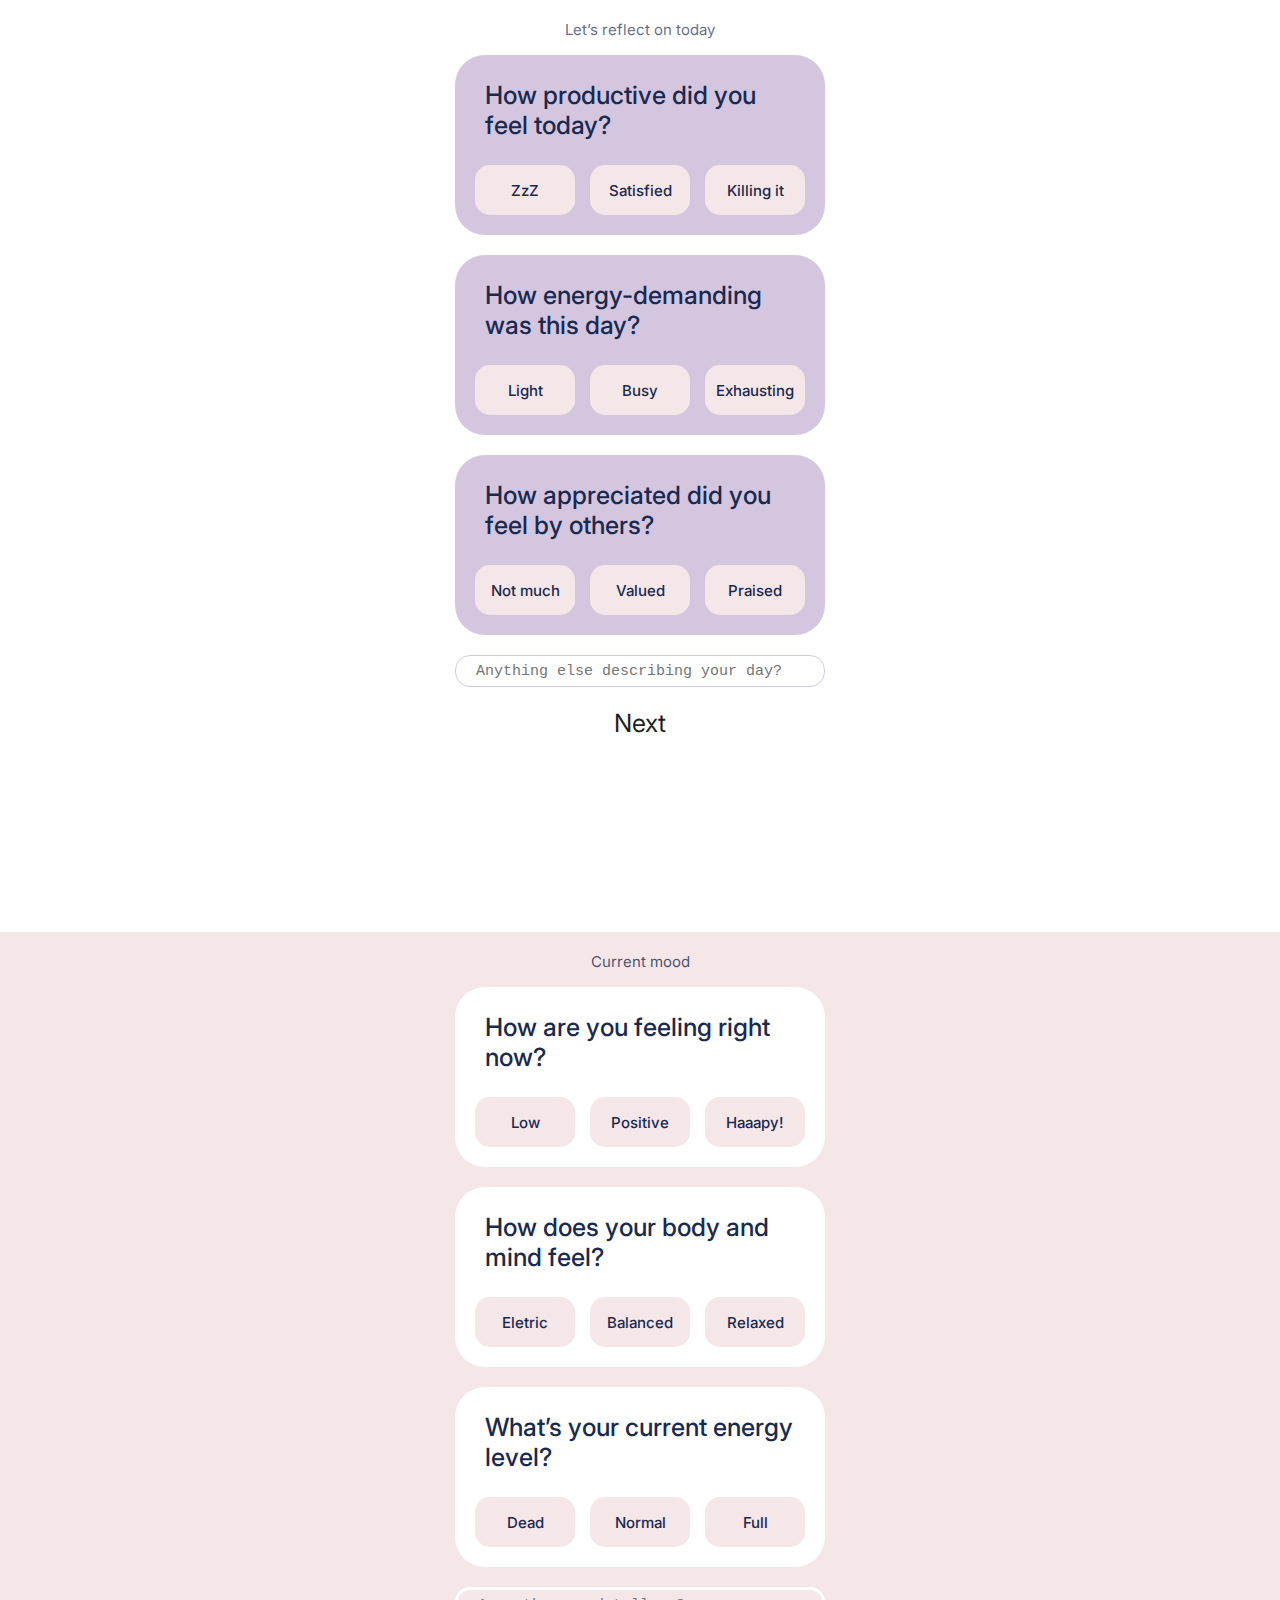
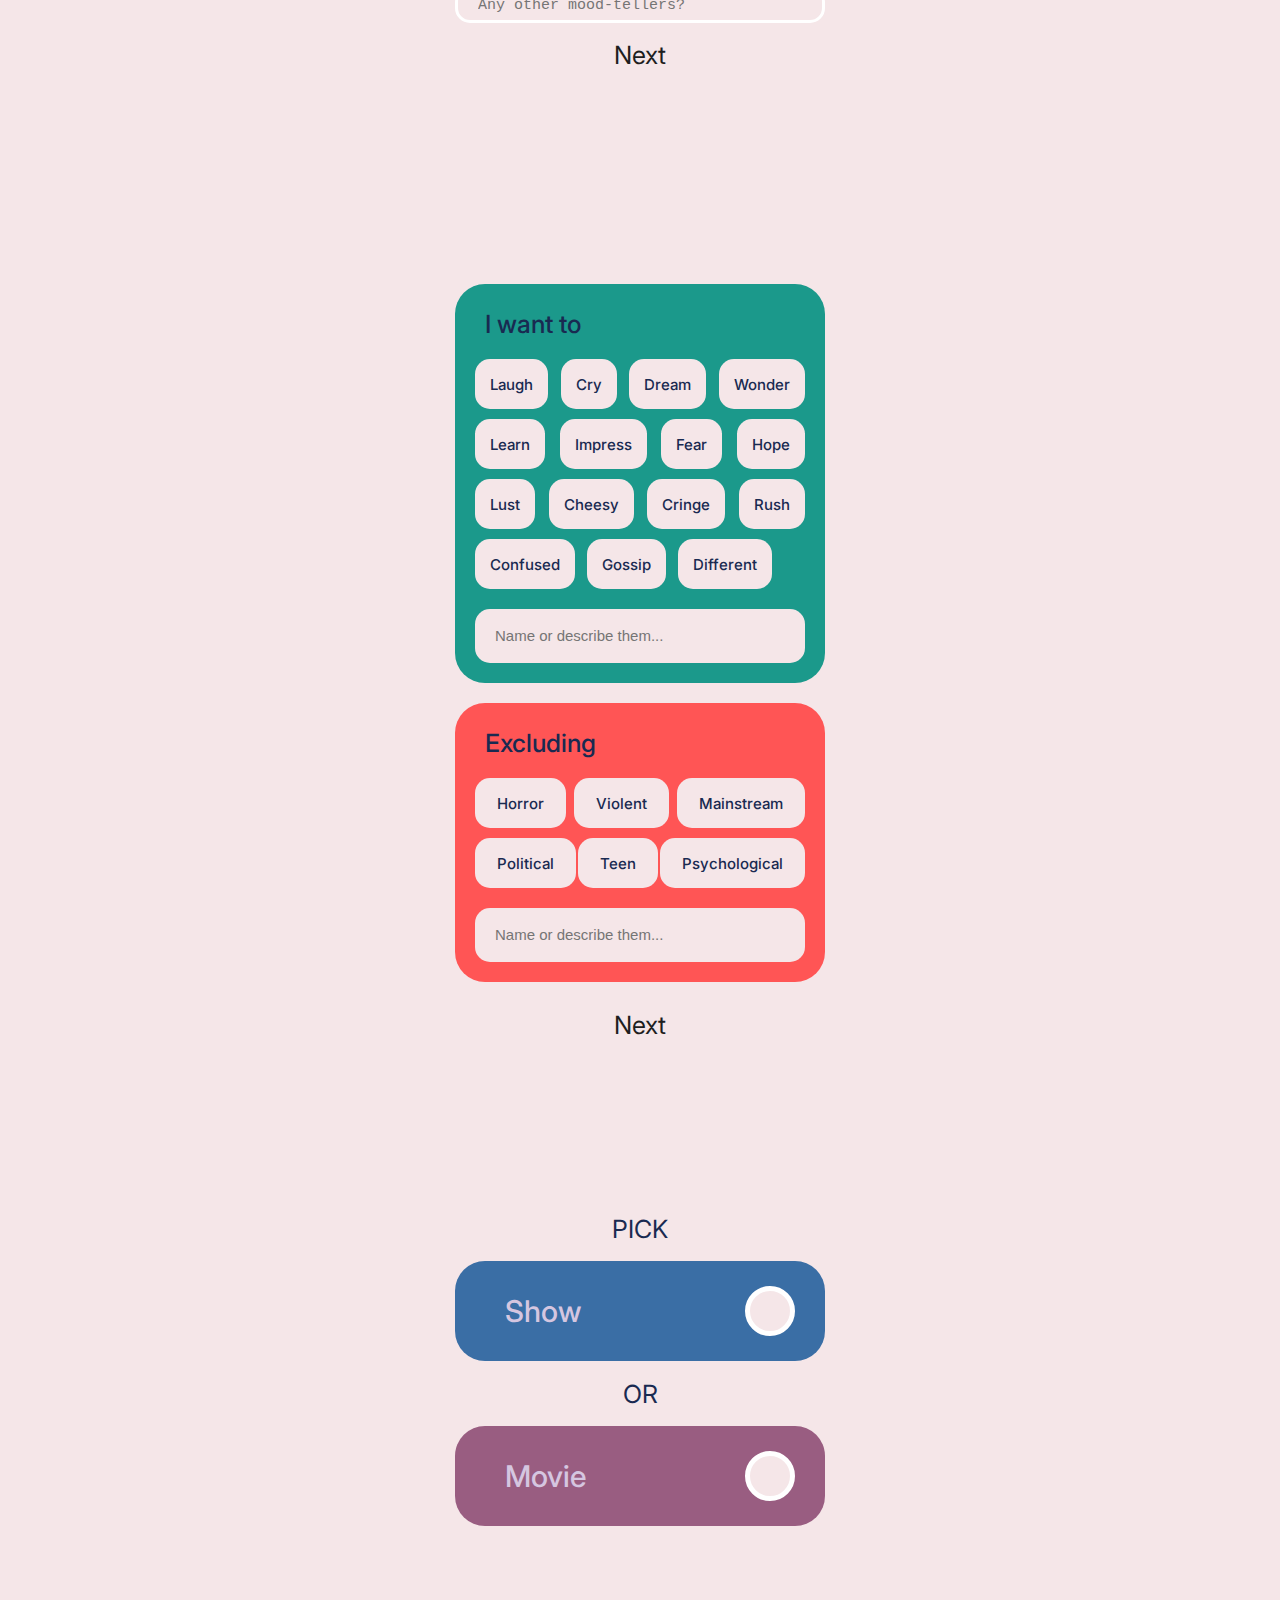
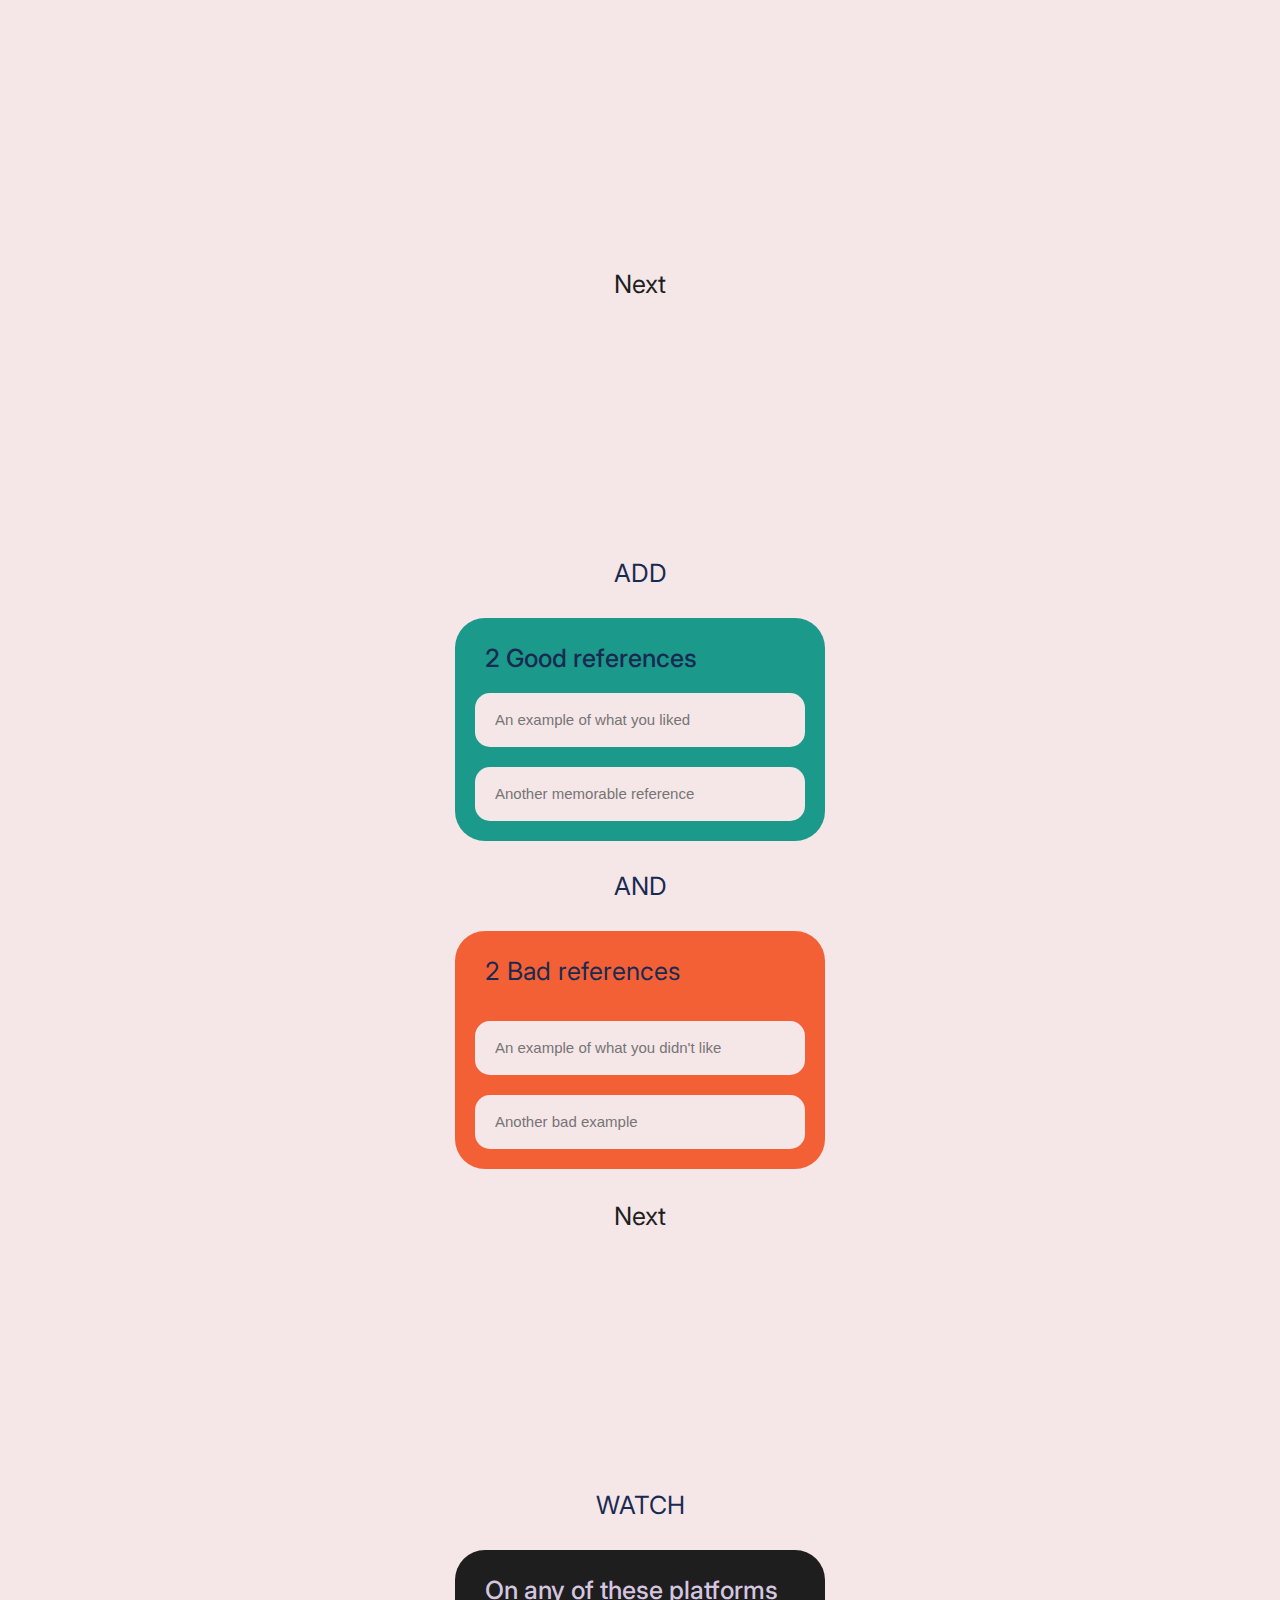
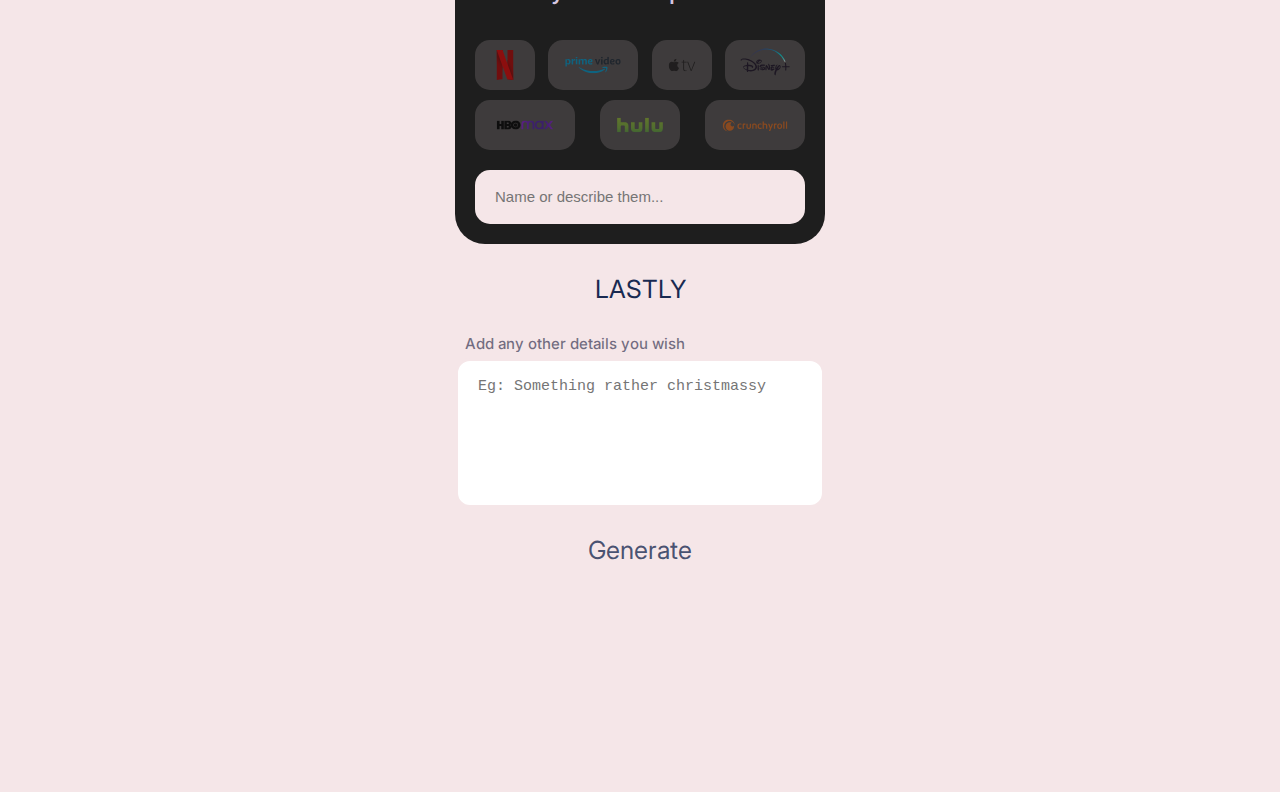
==== index.html @ 726d8a1c "es ver" ====
<!DOCTYPE html>
<html>
<head>
  	<meta charset="utf-8">
  	<meta name="viewport" content="initial-scale=1, width=device-width">
  	
  	<link rel="stylesheet"  href="./index.css" />
  	<link rel="stylesheet" href="https://fonts.googleapis.com/css2?family=Inter:wght@400;500&display=swap" />
  	
  	
  	
</head>
<body>
  	
  	<div class="step1" id="step1" >
    		<div class="topheader">
      			<div class="topheader-child">
      			</div>
      			<div class="slider">
        				<div class="mood">Let’s reflect on today</div>
      			</div>
    		</div>
    		<div class="main">
      			<div class="questioncard1">
        				<div class="question">
          					<div class="questionbutton">How productive did you feel today?</div>
        				</div>
        				<div class="options">
          					<div class="button1-parent">
            						<div class="button1">
              							<div class="text">ZzZ</div>
            						</div>
            						<div class="button1">
              							<div class="text">Satisfied</div>
            						</div>
            						<div class="button1">
              							<div class="text">Killing it</div>
            						</div>
          					</div>
        				</div>
      			</div>
      			<div class="questioncard1">
        				<div class="question">
          					<div class="questionbutton">How energy-demanding was this day?</div>
        				</div>
        				<div class="options">
          					<div class="button1-parent">
            						<div class="button1">
              							<div class="text">Light</div>
            						</div>
            						<div class="button1">
              							<div class="text">Busy</div>
            						</div>
            						<div class="button1">
              							<div class="text">Exhausting</div>
            						</div>
          					</div>
        				</div>
      			</div>
      			<div class="questioncard1">
        				<div class="question">
          					<div class="questionbutton">How appreciated did you feel by others?</div>
        				</div>
        				<div class="options">
          					<div class="button1-parent">
            						<div class="button1">
              							<div class="text">Not much</div>
            						</div>
            						<div class="button1">
              							<div class="text">Valued</div>
            						</div>
            						<div class="button1">
              							<div class="text">Praised</div>
            						</div>
          					</div>
        				</div>
      			</div>
      			<div class="textbox">
					<textarea class="text3" placeholder="Anything else describing your day?"></textarea>
    </div>
    		</div>
    		<div class="next">
      			<div class="next1">Next</div>
    		</div>
  	</div>
			

	<div class="step2" id="step2">
				  <div class="topheader">
						<div class="topheader-child">
						</div>
						<div class="slider">
							  <div class="mood">Current mood</div>
						</div>
				  </div>
				  <div class="main">
						<div class="questioncard2">
							  <div class="question">
									<div class="questionbutton">How are you feeling right now?</div>
							  </div>
							  <div class="options">
									<div class="button1-parent">
										  <div class="button1">
												<div class="text">Low</div>
										  </div>
										  <div class="button1">
												<div class="text">Positive</div>
										  </div>
										  <div class="button1">
												<div class="text">Haaapy!</div>
										  </div>
									</div>
							  </div>
						</div>
						<div class="questioncard2">
							  <div class="question">
									<div class="questionbutton">How does your body and mind feel?</div>
							  </div>
							  <div class="options">
									<div class="button1-parent">
										  <div class="button1">
												<div class="text">Eletric</div>
										  </div>
										  <div class="button1">
												<div class="text">Balanced</div>
										  </div>
										  <div class="button1">
												<div class="text">Relaxed</div>
										  </div>
									</div>
							  </div>
						</div>
						<div class="questioncard2">
							  <div class="question">
									<div class="questionbutton">What’s your current energy level?</div>
							  </div>
							  <div class="options">
									<div class="button1-parent">
										  <div class="button1">
												<div class="text">Dead</div>
										  </div>
										  <div class="button1">
												<div class="text">Normal</div>
										  </div>
										  <div class="button1">
												<div class="text">Full</div>
										  </div>
									</div>
							  </div>
						</div>
						<div class="textbox2">
							<textarea class="text3" placeholder="Any other mood-tellers?"></textarea>
						</div>
								</div>
								<div class="next">
									  <div class="next1">Next</div>
								</div>
						  </div>

				  
 <div class="step3" id="step3">
						
						<div class="main">
							  <div class="labelcard">
									<div class="question">
										  <div class="tagstitle">I want to</div>
									</div>
									<div class="options">
										  <div class="labels">
												<div class="row1">
													  <div class="tag">
															<div class="text">Laugh</div>
													  </div>
													  <div class="tag">
															<div class="text">Cry</div>
													  </div>
													  <div class="tag">
															<div class="text">Dream</div>
													  </div>
													  <div class="tag">
															<div class="text">Wonder</div>
													  </div>
												</div>
												<div class="row1">
													  <div class="tag">
															<div class="text">Learn</div>
													  </div>
													  <div class="tag">
															<div class="text">Impress</div>
													  </div>
													  <div class="tag">
															<div class="text">Fear</div>
													  </div>
													  <div class="tag">
															<div class="text">Hope</div>
													  </div>
												</div>
												<div class="row1">
													  <div class="tag">
															<div class="text">Lust</div>
													  </div>
													  <div class="tag">
															<div class="text">Cheesy</div>
													  </div>
													  <div class="tag">
															<div class="text">Cringe</div>
													  </div>
													  <div class="tag">
															<div class="text">Rush</div>
													  </div>
												</div>
												<div class="row4">
													  <div class="tag">
															<div class="text">Confused</div>
													  </div>
													  <div class="tag">
															<div class="text">Gossip</div>
													  </div>
													  <div class="tag">
															<div class="text">Different</div>
													  </div>
												</div>
										  </div>
										  <div class="textbox3">
												<div class="r11">
													<input class="text3" type="text" placeholder="Name or describe them...">
												
												</div>
										  </div>
									</div>
							  </div>
							  <div class="labelcardexcluding">
									<div class="question">
										  <div class="tagstitle">Excluding</div>
									</div>
									<div class="options">
										  <div class="labels">
												<div class="row1">
													  <div class="tag2">
															<div class="text">Horror</div>
													  </div>
													  <div class="tag2">
															<div class="text">Violent</div>
													  </div>
													  <div class="tag2">
															<div class="text">Mainstream</div>
													  </div>
												</div>
												<div class="row1">
													  <div class="tag2">
															<div class="text">Political</div>
													  </div>
													  <div class="tag2">
															<div class="text">Teen</div>
													  </div>
													  <div class="tag2">
															<div class="text">Psychological</div>
													  </div>
												</div>
										  </div>
										  <div class="textbox3">
												<div class="r11">
													<input class="text3" type="text" placeholder="Name or describe them...">
												</div>
										  </div>
									</div>
							  </div>
						</div>
						<div class="next">
							  <div class="next1">Next</div>
						</div>
				  </div>
<div class="step4" id="step4" >
							 
							  <div class="main">
									<div class="pick">
										  <div class="pick1">PICK</div>
									</div>
									<div class="radiocard">
										  <div class="question">
												<div class="show-wrapper">
													  <div class="show">Show</div>
												</div>
												<div class="radio-show">
												</div>
										  </div>
										  <div class="options-show">
												<div class="labels">
													  <div class="tag-parent">
															<div class="tag">
																  <div class="text">~20 min episodes</div>
															</div>
															<div class="tag">
																  <div class="text">miniseries</div>
															</div>
															<div class="tag">
																  <div class="text">new</div>
															</div>
													  </div>
													  <div class="tag-parent">
															<div class="tag">
																  <div class="text">+3 seasons</div>
															</div>
															<div class="tag">
																  <div class="text">ended</div>
															</div>
															<div class="tag">
																  <div class="text">~1h episodes</div>
															</div>
													  </div>
												</div>
												
												<div class="textbox3">
													  <div class="r11">
														<input class="text3" type="text" placeholder="Other Show characteristics...">
													  </div>
												</div>
										  </div>
									</div>
									<div class="pick">
										  <div class="pick1">OR</div>
									</div>
									<div class="radiocard1">
										  <div class="question">
												<div class="show-wrapper">
													  <div class="show">Movie</div>
												</div>
												<div class="radio-movie">
												</div>
										  </div>
										  <div class="options-movie">
												<div class="labels">
													  <div class="tag-parent">
															<div class="tag">
																  <div class="text">~1h</div>
															</div>
															<div class="tag">
																  <div class="text">~2h</div>
															</div>
															<div class="tag">
																  <div class="text">Blockbuster</div>
															</div>
															<div class="tag">
																  <div class="text">Award</div>
															</div>
													  </div>
													  <div class="tag-parent">
															<div class="tag">
																  <div class="text">New</div>
															</div>
															<div class="tag">
																  <div class="text">Theatre</div>
															</div>
															<div class="tag">
																  <div class="text">Indie</div>
															</div>
															<div class="tag">
																  <div class="text">Animation</div>
															</div>
													  </div>
												</div>
												<div class="textbox3">
													  <div class="r11">
														<input class="text3" type="text" placeholder="Other Movie characteristics...">
													  </div>
												</div>
										  </div>
									</div>
							  </div>
							  <div class="next">
								<div class="next1">Next</div>
						  </div>
						</div>
						
 <div class="step5" id="step5" >
									
									<div class="main">
										  <div class="and">
												<div class="add">ADD</div>
										  </div>
										  <div class="labelcard">
												<div class="question">
													  <div class="good-references">2 Good references</div>
												</div>
												<div class="options">
													  <div class="textbox3">
															<div class="r11">
																<input class="text3" type="text" placeholder="An example of what you liked">
															</div>
													  </div>
													  <div class="textbox3">
															<div class="r11">
																<input class="text3" type="text" placeholder="Another memorable reference">
															</div>
													  </div>
												</div>
										  </div>
										  <div class="and">
												<div class="add">AND</div>
										  </div>
										  <div class="labelcard1">
												<div class="question">
													  <div class="bad-references">2 Bad references</div>
												</div>
												<div class="options">
													  <div class="textbox3">
															<div class="r11">
																<input class="text3" type="text" placeholder="An example of what you didn't like">
															</div>
													  </div>
													  <div class="textbox3">
															<div class="r11">
																<input class="text3" type="text" placeholder="Another bad example">
															</div>
													  </div>
												</div>
										  </div>
									</div>
									<div class="next">
										  <div class="next1">Next</div>
									</div>
							  </div>

									
									<div class="step6" id="step6" >
										  
										  <div class="main">
												<div class="watch">
													  <div class="lastly">WATCH</div>
												</div>
												<div class="labelcardplatform">
													  <div class="question">
															<div class="on-any-of">On any of these platforms</div>
													  </div>
													  <div class="options">
															<div class="labels">
																  <div class="row1">
																		<div class="tagplatform">
																			  <img class="netflix-logo-icon-1" alt="netflix" src="./components/netflix-logo-icon1.svg">
																			  
																		</div>
																		<div class="tagplatform">
																			  <img class="amazon-prime-video-1-1-icon" alt="amazon prime video" src="./components/amazon-prime-video-1.svg">
																			  
																		</div>
																		<div class="tagplatform">
																			  <img class="apple-tv-1-icon" alt="apple tv" src="./components/apple-tv1.svg">
																			  
																		</div>
																		<div class="tagplatform">
																			  <img class="disney-1-1-icon" alt="disney +" src="./components/disney--1.svg">
																			  
																		</div>
																  </div>
																  <div class="row1">
																		<div class="tagplatform">
																			  <img class="hbo-max-logo-1-1-icon" alt="hbo max" src="./components/hbo-max-logo-1.svg">
																			  
																		</div>
																		<div class="tagplatform">
																			  <img class="hulu-1-icon" alt="hulu" src="./components/hulu1.svg">
																			  
																		</div>
																		<div class="tagplatform">
																			  <img class="crunchyroll-1-1-icon" alt="crunchyroll" src="./components/crunchyroll-11.svg">
																			  
																		</div>
																  </div>
															</div>
															<div class="textbox3">
																  <div class="r11">
																	<input class="text3" type="text" placeholder="Name or describe them...">
																  </div>
															</div>
													  </div>
												</div>
												<div class="watch">
													  <div class="lastly">LASTLY</div>
												</div>
												<div class="openbox">
													  <div class="add-any-other-details-you-wish-wrapper">
															<div class="on-any-of">Add any other details you wish</div>
													  </div>
													  <div class="textboxplatform">
														<textarea class="text3" placeholder="Eg: Something rather christmassy but not childish..."></textarea>
    </div>
												</div>
										  </div>
										  <div class="gen">
												<div class="generate">Generate</div>
										  </div>
									</div>

										  
										  <div class="step7" id="step7" >
												<div class="next">
													  <div class="restart">Restart</div>
												</div>
												<div class="mainresult">
													<div class="resultcard1">
														<div class="titlelabel">
															<div class="titletext1">Loading...</div>
															<div class="delete">
																<div class="delete-x">X</div>
															</div>
														</div>
														<div class="contentresult">
															<!-- Your content here -->
															<div class="options">
																<div class="textboxresult">
																	<div class="summary">
																		<div class="summarytext1">
																			Loading...
																		</div>
																	</div>
																</div>
															</div>
															<div class="keepandnext-parent">
																<div class="keepandnext">
																	<div class="keep-next">Keep & Next</div>
																</div>
																<div class="deleteandnext">
																	<div class="delete-next">Discard & Next</div>
																</div>
															</div>
														</div>
													</div>
													  <div class="resultcard1">
														<div class="titlelabel">
															<div class="titletext2">The Office</div>
															<div class="delete">
																<div class="delete-x">X</div>
															</div>
														</div>
														<div class="contentresult">
															<!-- Your content here -->
															<div class="options">
																<div class="textboxresult">
																	<div class="summary">
																		<div class="summarytext2">
																			If you enjoy character-driven comedy with awkward humor, *The Office* is for you. With its eccentric boss, quirky coworkers, and relatable office antics, it blends cringeworthy moments with heartwarming relationships, perfect for fans of dry, witty humor.
																		</div>
																	</div>
																</div>
															</div>
															<div class="keepandnext-parent">
																<div class="keepandnext">
																	<div class="keep-next">Keep & Next</div>
																</div>
																<div class="deleteandnext">
																	<div class="delete-next">Discard & Next</div>
																</div>
															</div>
														</div>
													</div>
													
													<div class="resultcard1">
														<div class="titlelabel">
															<div class="titletext3">The Office</div>
															<div class="delete">
																<div class="delete-x">X</div>
															</div>
														</div>
														<div class="contentresult">
															<!-- Your content here -->
															<div class="options">
																<div class="textboxresult">
																	<div class="summary">
																		<div class="summarytext3">
																			If you enjoy character-driven comedy with awkward humor, *The Office* is for you. With its eccentric boss, quirky coworkers, and relatable office antics, it blends cringeworthy moments with heartwarming relationships, perfect for fans of dry, witty humor.
																		</div>
																	</div>
																</div>
															</div>
															<div class="keepandnext-parent">
																<div class="keepandnext">
																	<div class="keep-next">Keep & Next</div>
																</div>
																<div class="deleteandnext">
																	<div class="delete-next">Discard & Next</div>
																</div>
															</div>
														</div>
													</div>
													
													<div class="resultcard1">
														<div class="titlelabel">
															<div class="titletext4">The Office</div>
															<div class="delete">
																<div class="delete-x">X</div>
															</div>
														</div>
														<div class="contentresult">
															<!-- Your content here -->
															<div class="options">
																<div class="textboxresult">
																	<div class="summary">
																		<div class="summarytext5">
																			If you enjoy character-driven comedy with awkward humor, *The Office* is for you. With its eccentric boss, quirky coworkers, and relatable office antics, it blends cringeworthy moments with heartwarming relationships, perfect for fans of dry, witty humor.
																		</div>
																	</div>
																</div>
															</div>
															<div class="keepandnext-parent">
																<div class="keepandnext">
																	<div class="keep-next">Keep & Next</div>
																</div>
																<div class="deleteandnext">
																	<div class="delete-next">Discard & Next</div>
																</div>
															</div>
														</div>
													</div>
													
													<div class="resultcard1">
														<div class="titlelabel">
															<div class="titletext6">The Office</div>
															<div class="delete">
																<div class="delete-x">X</div>
															</div>
														</div>
														<div class="contentresult">
															<!-- Your content here -->
															<div class="options">
																<div class="textboxresult">
																	<div class="summary">
																		<div class="summarytext6">
																			If you enjoy character-driven comedy with awkward humor, *The Office* is for you. With its eccentric boss, quirky coworkers, and relatable office antics, it blends cringeworthy moments with heartwarming relationships, perfect for fans of dry, witty humor.
																		</div>
																	</div>
																</div>
															</div>
															<div class="keepandnext-parent">
																<div class="keepandnext">
																	<div class="keep-next">Keep & Next</div>
																</div>
																<div class="deleteandnext">
																	<div class="delete-next">Discard & Next</div>
																</div>
															</div>
														</div>
													</div>
													
										  
										  
										  
										  
									
			 <!-- Display captured inputs -->
				
									
							  
							  
			 <script>
				let selectedText = ''; // Variable to store the user's last choice
				
				// Get all buttons with the class 'button1'
				const buttonscapture = document.querySelectorAll('.button1');
				
				// Loop through each button and add a click event listener
				buttonscapture.forEach(button => {
					button.addEventListener('click', function() {
						// Capture the text inside the 'text' div of the clicked button
						selectedText = button.querySelector('.text').innerText;
		
						// Provide immediate feedback (optional)
						console.log(`Button clicked: ${selectedText}`);
					});
				});
		
				// Add event listener for the "Generate" button (id="generate")
				document.getElementById('generate').addEventListener('click', function() {
					// Display the captured text when the user clicks "Generate"
					if (selectedText) {
						document.getElementById('capturedText').innerText = `You selected: ${selectedText}`;
						console.log(`User submitted: ${selectedText}`);
					} else {
						document.getElementById('capturedText').innerText = `No selection made.`;
					}
				});
			</script>						  
</body>
<script src="./index.js">
	</script>
  
  
</html>
---- index.css ----
.topheader-child {
    align-self: stretch;
    position: relative;
    height: 0px;
}
.mood {
    position: relative;
    line-height: 20px;
}
.slider {
    align-self: stretch;
    display: flex;
    flex-direction: column;
    align-items: center;
    justify-content: center;
}
.topheader {
    align-self: stretch;
    display: flex;
    flex-direction: column;
    align-items: flex-start;
    justify-content: flex-start;
    gap: 0px;
    font-size: 15px;
}
.questionbutton {
    flex: 1;
    position: relative;
    font-weight: 500;
}
.question {
    align-self: stretch;
    display: flex;
    flex-direction: row;
    align-items: center;
    justify-content: flex-start;
    padding: 0px 10px;
}
.text {
    position: relative;
    font-weight: 500;
}
.button1 {
    width: 100px;
    border-radius: 15px;
    background-color: #f9f8fd;
    height: 50px;
    display: flex;
    flex-direction: row;
    align-items: center;
    justify-content: center;
    padding: 5px;
    box-sizing: border-box;
}

.text {
    position: relative;
    font-weight: 500;
}
.button1.property-1active {
    width: 100px;
    position: relative;
    border-radius: 15px;
    background-color: #192a51;
    height: 50px;
    display: flex;
    flex-direction: row;
    align-items: center;
    justify-content: center;
    padding: 5px;
    box-sizing: border-box;
    text-align: left;
    font-size: 15px;
    color: #f9f8fd;
    font-family: Inter;
}


.button1-parent {
    align-self: stretch;
    display: flex;
    flex-direction: row;
    align-items: flex-start;
    justify-content: space-between;
}

.questioncard1 {
    width: 370px;
    border-radius: 30px;
    background-color: #d5c6e0;
    height: 180px;
    display: flex;
    flex-direction: column;
    align-items: center;
    justify-content: center;
    padding: 0px 20px;
    box-sizing: border-box;
    gap: 20px;
}
.textbox {
    width: 370px;
    border-radius: 15px;
    border: 1.5px solid #d5c6e0;
    box-sizing: border-box;
    display: flex;
    flex-direction: row;
    align-items: center;
    justify-content: flex-start;
    padding: 5px 20px;
    font-size: 15px;
    color: rgba(25, 42, 81, 0.7);
}

.textbox.property-1active {
    width: 100%;
    position: relative;
    border-radius: 15px;
    border: 1.5px solid #192a51;
    box-sizing: border-box;
    display: flex;
    flex-direction: row;
    align-items: center;
    justify-content: flex-start;
    padding: 15px 20px;
    text-align: left;
    font-size: 15px;
    color: #192a51;
    font-family: Inter;
}

.main {
    align-self: stretch;
    display: flex;
    flex-direction: column;
    align-items: center;
    justify-content: flex-start;
    gap: 20px;
    min-height: 650px;
    color: #192a51;
}
.next1 {
    align-self: stretch;
    position: relative;
    display: flex;
    align-items: center;
    justify-content: center;
    height: 25px;
    flex-shrink: 0;
}
.next {
    align-self: stretch;
    height: 25px;
    display: flex;
    flex-direction: column;
    align-items: center;
    justify-content: center;
    text-align: center;
    color: #1e1e1e;
}
.step1 {
    width: 100%;
    position: relative;
    background-color: #fff;
    height: 932px;
    overflow: hidden;
    flex-shrink: 0;
    display: flex;
    flex-direction: column;
    align-items: center;
    justify-content: flex-start;
    padding: 20px;
    box-sizing: border-box;
    gap: 5px;
    text-align: left;
    font-size: 25px;
    color: rgba(25, 42, 81, 0.7);
    font-family: Inter;
}

.slider {
    align-self: stretch;
    display: flex;
    flex-direction: column;
    align-items: center;
    justify-content: center;
}
.topheader {
    align-self: stretch;
    display: flex;
    flex-direction: column;
    align-items: flex-start;
    justify-content: flex-start;
    gap: 0px;
    font-size: 15px;
}
.questionbutton {
    flex: 1;
    position: relative;
    font-weight: 500;
}
.question {
    align-self: stretch;
    display: flex;
    flex-direction: row;
    align-items: center;
    justify-content: flex-start;
    padding: 0px 10px;
}
.text {
    position: relative;
    font-weight: 500;
}
.button1 {
    width: 100px;
    border-radius: 15px;
    background-color: #f5e6e8;
    height: 50px;
    display: flex;
    flex-direction: row;
    align-items: center;
    justify-content: center;
    padding: 5px;
    box-sizing: border-box;
}
.button1-parent {
    align-self: stretch;
    display: flex;
    flex-direction: row;
    align-items: flex-start;
    justify-content: space-between;
}
.options {
    align-self: stretch;
    display: flex;
    flex-direction: column;
    align-items: center;
    justify-content: flex-start;
    font-size: 15px;
    color: #1e1e1e;
}
.questioncard2 {
    width: 370px;
    border-radius: 30px;
    background-color: #fff;
    height: 180px;
    display: flex;
    flex-direction: column;
    align-items: center;
    justify-content: center;
    padding: 0px 20px;
    box-sizing: border-box;
    gap: 20px;
}
.textbox2 {
    width: 370px;
    border-radius: 15px;
    border: 3px solid #fff;
    box-sizing: border-box;
    display: flex;
    flex-direction: row;
    align-items: center;
    justify-content: flex-start;
    padding: 5px 20px;
    font-size: 15px;
    color: rgba(25, 42, 81, 0.8);
}


.step2 {
    width: 100%;
    position: relative;
    background-color: #f5e6e8;
    height: 932px;
    overflow: hidden;
    flex-shrink: 0;
    display: flex;
    flex-direction: column;
    align-items: center;
    justify-content: flex-start;
    padding: 20px;
    box-sizing: border-box;
    gap: 5px;
    text-align: left;
    font-size: 25px;
    width: 100%;
    position: relative;
    color: rgba(25, 42, 81, 0.8);
    font-family: Inter;
}

.topheader {
    align-self: stretch;
    height: 50px;
    display: flex;
    flex-direction: column;
    align-items: flex-start;
    justify-content: flex-start;
}
.tagstitle {
    flex: 1;
    position: relative;
    font-weight: 500;
}

.text3 {
    flex: 1;
    font-weight: 500;
    border: none; /* Remove border */
    background-color: transparent; /* Match background to container */
    padding: 0; /* Adjust padding */
    font-size: inherit; /* Inherit font size */
    color: inherit; /* Inherit text color */
    outline: none; /* Remove outline on focus */
    resize: none; /* Disable manual resizing */
    width: 100%; /* Full container width */
    height: 20px; /* Make textarea take full height */
    line-height: 1.5; /* Adjust line height */
    white-space: pre-wrap; /* Ensure text wraps */
    overflow: hidden; /* Hide scrollbars */
}
.question {
    align-self: stretch;
    display: flex;
    flex-direction: row;
    align-items: flex-start;
    justify-content: flex-start;
    padding: 5px 10px;
}
.cry {
    position: relative;
    font-weight: 500;
}
.tag {
    border-radius: 15px;
    background-color: #f5e6e8;
    height: 50px;
    display: flex;
    flex-direction: row;
    align-items: center;
    justify-content: center;
    padding: 5px 15px;
    box-sizing: border-box;
}

.cry {
    position: relative;
    font-weight: 500;
}
.tag.property-1active {
    position: relative;
    border-radius: 15px;
    background-color: #1d1128;
    height: 50px;
    display: flex;
    flex-direction: row;
    align-items: center;
    justify-content: center;
    padding: 5px 15px;
    box-sizing: border-box;
    text-align: left;
    font-size: 15px;
    color: #d5c6e0;
    font-family: Inter;
}

.row1 {
    align-self: stretch;
    display: flex;
    flex-direction: row;
    align-items: flex-start;
    justify-content: space-between;
}
.row4 {
    align-self: stretch;
    display: flex;
    flex-direction: row;
    align-items: flex-start;
    justify-content: flex-start;
    gap: 12px;
}
.labels {
    align-self: stretch;
    display: flex;
    flex-direction: column;
    align-items: flex-start;
    justify-content: flex-start;
    gap: 10px;
}
.r11 {
    flex: 1;
    border-radius: 15px;
    background-color: #f5e6e8;
    display: flex;
    flex-direction: row;
    align-items: center;
    justify-content: flex-start;
    padding: 17px 20px;
}
.textbox3 {
    width: 330px;
    display: flex;
    flex-direction: row;
    align-items: flex-start;
    justify-content: flex-start;
    color: #192a51;
}

.options {
    align-self: stretch;
    display: flex;
    flex-direction: column;
    align-items: center;
    justify-content: flex-start;
    gap: 30px;
    font-size: 15px;
    color: #1e1e1e;
}
.labelcard {
    width: 370px;
    border-radius: 30px;
    background-color: #5941a9;
    display: flex;
    flex-direction: column;
    align-items: center;
    justify-content: flex-start;
    padding: 20px;
    box-sizing: border-box;
    gap: 30px;
}

.tag2 {
    border-radius: 15px;
    background-color: #f5e6e8;
    height: 50px;
    display: flex;
    flex-direction: row;
    align-items: center;
    justify-content: center;
    padding: 5px 22px;
    box-sizing: border-box;
}

.tag2.property-1active {
    position: relative;
    border-radius: 15px;
    background-color: #1d1128;
    height: 50px;
    display: flex;
    flex-direction: row;
    align-items: center;
    justify-content: center;
    padding: 5px 22px;
    box-sizing: border-box;
    text-align: left;
    font-size: 15px;
    color: #d5c6e0;
    font-family: Inter;
}

.labelcard1 {
    width: 370px;
    border-radius: 30px;
    background-color: #ff5555;
    display: flex;
    flex-direction: column;
    align-items: center;
    justify-content: flex-start;
    padding: 20px;
    box-sizing: border-box;
    gap: 30px;
}

.labelcardexcluding {
    width: 370px;
    border-radius: 30px;
    background-color: #ff5555;
    display: flex;
    flex-direction: column;
    align-items: center;
    justify-content: flex-start;
    padding: 20px;
    box-sizing: border-box;
    gap: 15px;
}


.step3 {
    width: 100%;
    position: relative;
    background-color: #f5e6e8;
    height: 932px;
    overflow: hidden;
    flex-shrink: 0;
    display: flex;
    flex-direction: column;
    align-items: center;
    justify-content: flex-start;
    padding: 20px;
    box-sizing: border-box;
    gap: 30px;
    text-align: left;
    font-size: 25px;
    width: 100%;
    position: relative;
    color: rgba(25, 42, 81, 0.8);
    font-family: Inter;
}

.topheader {
    align-self: stretch;
    height: 50px;
    display: flex;
    flex-direction: column;
    align-items: center;
    justify-content: flex-start;
}
.pick1 {
    align-self: stretch;
    position: relative;
    display: flex;
    align-items: center;
    justify-content: center;
    height: 25px;
    flex-shrink: 0;
}
.pick {
    align-self: stretch;
    height: 25px;
    display: flex;
    flex-direction: column;
    align-items: center;
    justify-content: center;
}
.show {
    flex: 1;
    position: relative;
    font-weight: 500;
}
.show-wrapper {
    align-self: stretch;
    flex: 1;
    display: flex;
    flex-direction: row;
    align-items: center;
    justify-content: center;
    padding: 0px 20px;
}

.radio-show-clicked {
    width: 50px;
    border-radius: 360px;
    background-color: #17183b;
    border: 5px solid #fff;
    box-sizing: border-box;
    height: 50px;
}

.radio-show {
    width: 50px;
    position: relative;
    border-radius: 360px;
    background-color: #f5e6e8;
    border: 5px solid #fff;
    box-sizing: border-box;
    height: 50px;
    }
    
    .radio-movie {
        width: 50px;
        position: relative;
        border-radius: 360px;
        background-color: #f5e6e8;
        border: 5px solid #fff;
        box-sizing: border-box;
        height: 50px;
        }
    
.radio-movie-clicked {
    width: 50px;
    border-radius: 360px;
    background-color: #17183b;
    border: 5px solid #fff;
    box-sizing: border-box;
    height: 50px;
}
.radio {
    width: 50px;
    position: relative;
    border-radius: 360px;
    background-color: #f5e6e8;
    border: 5px solid #fff;
    box-sizing: border-box;
    height: 50px;
    }



.options-show {
    align-self: center;
    display: flex;
    flex-direction: column;
    align-items: center;
    justify-content: flex-start;
    font-size: 15px;
    color: #1e1e1e;
    gap: 20px;
    
}




.options-movie {
    align-self: stretch;
    display: flex;
    flex-direction: column;
    align-items: center;
    justify-content: flex-start;
    font-size: 15px;
    color: #1e1e1e;
    gap: 20px
}
    
.options-show, .options-movie {
    display: none;
}

.question {
    align-self: stretch;
    display: flex;
    flex-direction: row;
    align-items: flex-start;
    justify-content: flex-start;
    padding: 5px 0px;
}
.text {
    position: relative;
    font-weight: 500;
}
.tag {
    border-radius: 15px;
    background-color: #f5e6e8;
    height: 50px;
    display: flex;
    flex-direction: row;
    align-items: center;
    justify-content: center;
    padding: 5px 15px;
    box-sizing: border-box;
}
.tag-parent {
    align-self: stretch;
    display: flex;
    flex-direction: row;
    align-items: flex-start;
    justify-content: space-between;
}
.labels {
    align-self: stretch;
    display: flex;
    flex-direction: column;
    align-items: flex-start;
    justify-content: flex-start;
    gap: 10px;
}
.r11 {
    flex: 1;
    border-radius: 15px;
    background-color: #f5e6e8;
    display: flex;
    flex-direction: row;
    align-items: center;
    justify-content: flex-start;
    padding: 17px 20px;
}

.options {
    align-self: stretch;
    display: flex;
    flex-direction: column;
    align-items: center;
    justify-content: flex-start;
    gap: 30px;
    font-size: 15px;
    color: #1e1e1e;
}
.radiocard {
    width: 370px;
    border-radius: 30px;
    background-color: #3a6ea5;
    display: flex;
    flex-direction: column;
    align-items: center;
    justify-content: flex-start;
    padding: 20px;
    box-sizing: border-box;
    gap: 15px;
    text-align: left;
    font-size: 30px;
    color: #d5c6e0;
}
.radiocard1 {
    width: 370px;
    border-radius: 30px;
    background: linear-gradient(#995d81, #995d81), rgba(153, 93, 129, 0.5);
    display: flex;
    flex-direction: column;
    align-items: center;
    justify-content: flex-start;
    padding: 20px;
    box-sizing: border-box;
    gap: 15px;
    text-align: left;
    font-size: 30px;
    color: #d5c6e0;
}


.step4 {
    width: 100%;
    position: relative;
    background-color: #f5e6e8;
    height: 932px;
    overflow: hidden;
    flex-shrink: 0;
    display: flex;
    flex-direction: column;
    align-items: center;
    justify-content: flex-start;
    padding: 20px;
    box-sizing: border-box;
    gap: 5px;
    text-align: left;
    font-size: 25px;
    width: 100%;
    position: relative;
    color: rgba(25, 42, 81, 0.8);
    font-family: Inter;
}


.topheader {
    align-self: stretch;
    height: 50px;
    display: flex;
    flex-direction: column;
    align-items: center;
    justify-content: flex-start;
}
.add {
    align-self: stretch;
    position: relative;
    display: flex;
    align-items: center;
    justify-content: center;
    height: 50px;
    flex-shrink: 0;
}
.and {
    align-self: stretch;
    height: 50px;
    display: flex;
    flex-direction: column;
    align-items: center;
    justify-content: center;
}
.good-references {
    flex: 1;
    position: relative;
    font-weight: 500;
}
.question {
    align-self: stretch;
    display: flex;
    flex-direction: row;
    align-items: flex-start;
    justify-content: flex-start;
    padding: 5px 10px;
}
.r11 {
    flex: 1;
    border-radius: 15px;
    background-color: #f5e6e8;
    display: flex;
    flex-direction: row;
    align-items: center;
    justify-content: flex-start;
    padding: 17px 20px;
}
.textbox-card {
    width: 330px;
    display: flex;
    flex-direction: row;
    align-items: flex-start;
    justify-content: flex-start;
}
.options {
    align-self: stretch;
    display: flex;
    flex-direction: column;
    align-items: center;
    justify-content: flex-start;
    gap: 15px;
    font-size: 15px;
}
.labelcard {
    width: 370px;
    border-radius: 30px;
    background-color: #1b998b;
    display: flex;
    flex-direction: column;
    align-items: center;
    justify-content: flex-start;
    padding: 20px;
    box-sizing: border-box;
    gap: 15px;
    text-align: left;
    color: #192a51;
}
.labelcard1 {
    width: 370px;
    border-radius: 30px;
    background-color: #f46036;
    display: flex;
    flex-direction: column;
    align-items: center;
    justify-content: flex-start;
    padding: 20px;
    box-sizing: border-box;
    gap: 30px;
    text-align: left;
    color: #192a51;
}

.step5 {
    width: 100%;
    position: relative;
    background-color: #f5e6e8;
    height: 932px;
    overflow: hidden;
    flex-shrink: 0;
    display: flex;
    flex-direction: column;
    align-items: center;
    justify-content: flex-start;
    padding: 20px;
    box-sizing: border-box;
    gap: 5px;
    text-align: left;
    font-size: 25px;
    width: 100%;
    position: relative;
    color: rgba(25, 42, 81, 0.8);
    font-family: Inter;
}

.topheader {
    align-self: stretch;
    height: 30px;
    display: flex;
    flex-direction: column;
    align-items: center;
    justify-content: flex-start;
}
.watch {
    align-self: stretch;
    height: 50px;
    display: flex;
    flex-direction: column;
    align-items: center;
    justify-content: center;
}
.on-any-of {
    flex: 1;
    position: relative;
    font-weight: 500;
}
.question {
    align-self: stretch;
    display: flex;
    flex-direction: row;
    align-items: flex-start;
    justify-content: flex-start;
    padding: 5px 10px;
}
.netflix-logo-icon-1 {
    width: 30px;
    position: relative;
    height: 30px;
    overflow: hidden;
    flex-shrink: 0;
}
.tagplatform-active {
    border-radius: 15px;
    background-color: #f5e6e8;
    height: 50px;
    display: flex;
    flex-direction: row;
    align-items: center;
    justify-content: center;
    padding: 5px 15px;
    box-sizing: border-box;
    
}
.amazon-prime-video-1-1-icon {
    width: 60px;
    position: relative;
    height: 18.5px;
    overflow: hidden;
    flex-shrink: 0;
}
.tagplatform {
    border-radius: 15px;
    background-color: rgba(245, 230, 232, 0.3);
    height: 50px;
    display: flex;
    flex-direction: row;
    align-items: center;
    justify-content: center;
    padding: 5px 15px;
    box-sizing: border-box;
    opacity: 0.5;
}
.apple-tv-1-icon {
    width: 30px;
    position: relative;
    height: 14.2px;
    overflow: hidden;
    flex-shrink: 0;
}
.disney-1-1-icon {
    width: 50px;
    position: relative;
    height: 35.8px;
    overflow: hidden;
    flex-shrink: 0;
}
.row1 {
    align-self: stretch;
    display: flex;
    flex-direction: row;
    align-items: flex-start;
    justify-content: space-between;
}
.hbo-max-logo-1-1-icon {
    width: 70px;
    position: relative;
    height: 10.8px;
    overflow: hidden;
    flex-shrink: 0;
}
.hulu-1-icon {
    width: 50px;
    position: relative;
    height: 16.5px;
    overflow: hidden;
    flex-shrink: 0;
}
.crunchyroll-1-1-icon {
    width: 70px;
    position: relative;
    height: 13px;
    overflow: hidden;
    flex-shrink: 0;
}
.labels {
    align-self: stretch;
    display: flex;
    flex-direction: column;
    align-items: flex-start;
    justify-content: flex-start;
    gap: 10px;
}
.r11 {
    flex: 1;
    border-radius: 15px;
    background-color: #f5e6e8;
    display: flex;
    flex-direction: row;
    align-items: center;
    justify-content: flex-start;
    padding: 17px 20px;
}

.options {
    align-self: stretch;
    display: flex;
    flex-direction: column;
    align-items: center;
    justify-content: flex-start;
    gap: 20px;
    font-size: 15px;
    color: #192a51;
}
.labelcardplatform {
    width: 370px;
    border-radius: 30px;
    background-color: #1e1e1e;
    display: flex;
    flex-direction: column;
    align-items: center;
    justify-content: flex-start;
    padding: 20px;
    box-sizing: border-box;
    gap: 30px;
    text-align: left;
    color: #d5c6e0;
}
.lastly {
    align-self: stretch;
    position: relative;
    display: flex;
    align-items: center;
    justify-content: center;
    height: 50px;
    flex-shrink: 0;
}
.add-any-other-details-you-wish-wrapper {
    align-self: stretch;
    display: flex;
    flex-direction: row;
    align-items: center;
    justify-content: center;
    padding: 0px 10px;
}
.textboxplatform {
    width: 100%;
    position: relative;
    border-radius: 15px;
    background-color: #fff;
    border: 3px solid #f5e6e8;
    box-sizing: border-box;
    display: flex;
    flex-direction: row;
    align-items: flex-start;
    justify-content: center;
    padding: 15px 20px;
    min-height: 150px;
    text-align: left;
    font-size: 15px;
    color: rgba(25, 42, 81, 0.8);
    font-family: Inter;
    }
.openbox {
    width: 370px;
    position: relative;
display: flex;
flex-direction: column;
align-items: center;
justify-content: flex-start;
gap: 5px;
text-align: left;
font-size: 15px;
color: rgba(23, 24, 59, 0.6);
font-family: Inter;
}

.step6 {
    width: 100%;
    position: relative;
    background-color: #f5e6e8;
    height: 932px;
    overflow: hidden;
    flex-shrink: 0;
    display: flex;
    flex-direction: column;
    align-items: center;
    justify-content: flex-start;
    padding: 20px;
    box-sizing: border-box;
    gap: 5px;
    text-align: left;
    font-size: 25px;
    width: 100%;
    position: relative;
    color: rgba(25, 42, 81, 0.8);
    font-family: Inter;
}

.restart {
  	align-self: stretch;
  	position: relative;
  	display: flex;
  	align-items: center;
  	justify-content: center;
  	height: 50px;
  	flex-shrink: 0;
}

.titletext {
  	flex: 1;
  	position: relative;
  	font-weight: 500;
}
.titletext1 {
    flex: 1;
    position: relative;
    font-weight: 500;
}
.titletext2 {
    flex: 1;
    position: relative;
    font-weight: 500;
}
.titletext3 {
    flex: 1;
    position: relative;
    font-weight: 500;
}
.titletext4 {
    flex: 1;
    position: relative;
    font-weight: 500;
}
.titletext5 {
    flex: 1;
    position: relative;
    font-weight: 500;
}
.titletext6 {
    flex: 1;
    position: relative;
    font-weight: 500;
}
.titlelabel {
  	align-self: stretch;
  	display: flex;
  	flex-direction: row;
  	align-items: center;
  	justify-content: flex-start;
}
.summary {
  	flex: 1;
  	border-radius: 15px;
  	background-color: #f5e6e8;
  	display: flex;
  	flex-direction: row;
  	align-items: center;
  	justify-content: flex-start;
  	padding: 17px 20px;
}

.textboxresult {
  	align-self: stretch;
  	display: flex;
  	flex-direction: row;
  	align-items: flex-start;
  	justify-content: flex-start;
}
.options {
  	align-self: stretch;
  	display: flex;
  	flex-direction: column;
  	align-items: center;
  	justify-content: flex-start;
}
.keep-next {
  	position: relative;
  	font-weight: 500;
}
.keepandnext {
  	border-radius: 15px;
  	background-color: #192a51;
  	height: 50px;
  	display: flex;
  	flex-direction: row;
  	align-items: center;
  	justify-content: center;
  	padding: 5px 30px;
  	box-sizing: border-box;
}
.deleteandnext {
  	border-radius: 15px;
  	background-color: #ff5555;
  	height: 50px;
  	display: flex;
  	flex-direction: row;
  	align-items: center;
  	justify-content: center;
  	padding: 5px 30px;
  	box-sizing: border-box;
  	color: #192b51;
}
.keepandnext-parent {
  	align-self: stretch;
  	display: flex;
  	flex-direction: row;
  	align-items: flex-start;
  	justify-content: space-between;
  	color: #d5c6e0;
}
.contentresult {
  	align-self: stretch;
  	display: flex;
  	flex-direction: column;
  	align-items: center;
  	justify-content: flex-start;
  	gap: 30px;
  	font-size: 15px;
  	color: #192a51;
}
.resultcard1 {
  	width: 370px;
  	border-radius: 30px;
  	background-color: #004e98;
  	display: flex;
  	flex-direction: column;
  	align-items: center;
  	justify-content: flex-start;
  	padding: 20px;
  	box-sizing: border-box;
  	gap: 30px;
}
.delete {
  	width: 38px;
  	border-radius: 180px;
  	background-color: #ff5555;
  	display: flex;
  	flex-direction: row;
  	align-items: center;
  	justify-content: center;
  	padding: 10px;
  	box-sizing: border-box;
  	font-size: 15px;
  	color: #192b51;
}

.mainresult {
  	align-self: stretch;
  	display: flex;
  	flex-direction: column;
  	align-items: center;
  	justify-content: flex-start;
  	gap: 30px;
  	min-height: 734px;
  	text-align: left;
  	color: #d5c6e0;
}
.step7 {
    width: 100%;
    position: relative;
    background-color: #f5e6e8;
    height: 932px;
    overflow: hidden;
    flex-shrink: 0;
    display: flex;
    flex-direction: column;
    align-items: center;
    justify-content: flex-start;
    padding: 20px;
    box-sizing: border-box;
    gap: 30px;
    text-align: left;
    font-size: 25px;
    width: 100%;
    position: relative;
    color: rgba(25, 42, 81, 0.8);
    font-family: Inter;
}

.step7 {
    display: none; /* Hidden by default */
}


.resultcard1 .contentresult {
    display: none;
}

.resultcard1:first-of-type .contentresult {
    display: flex;
}

/* Spinning animation */
.spin {
    border: 4px solid rgba(0, 0, 0, 0.1);
    border-left-color: #000;
    border-radius: 50%;
    width: 30px;
    height: 30px;
    animation: spin 8s linear infinite;
    display: inline-block;
}

@keyframes spin {
    from {
        transform: rotate(0deg);
    }
    to {
        transform: rotate(360deg);
    }
}
body {
    margin: 0px;
  }

/*/html, body {
    overflow: hidden;
  }
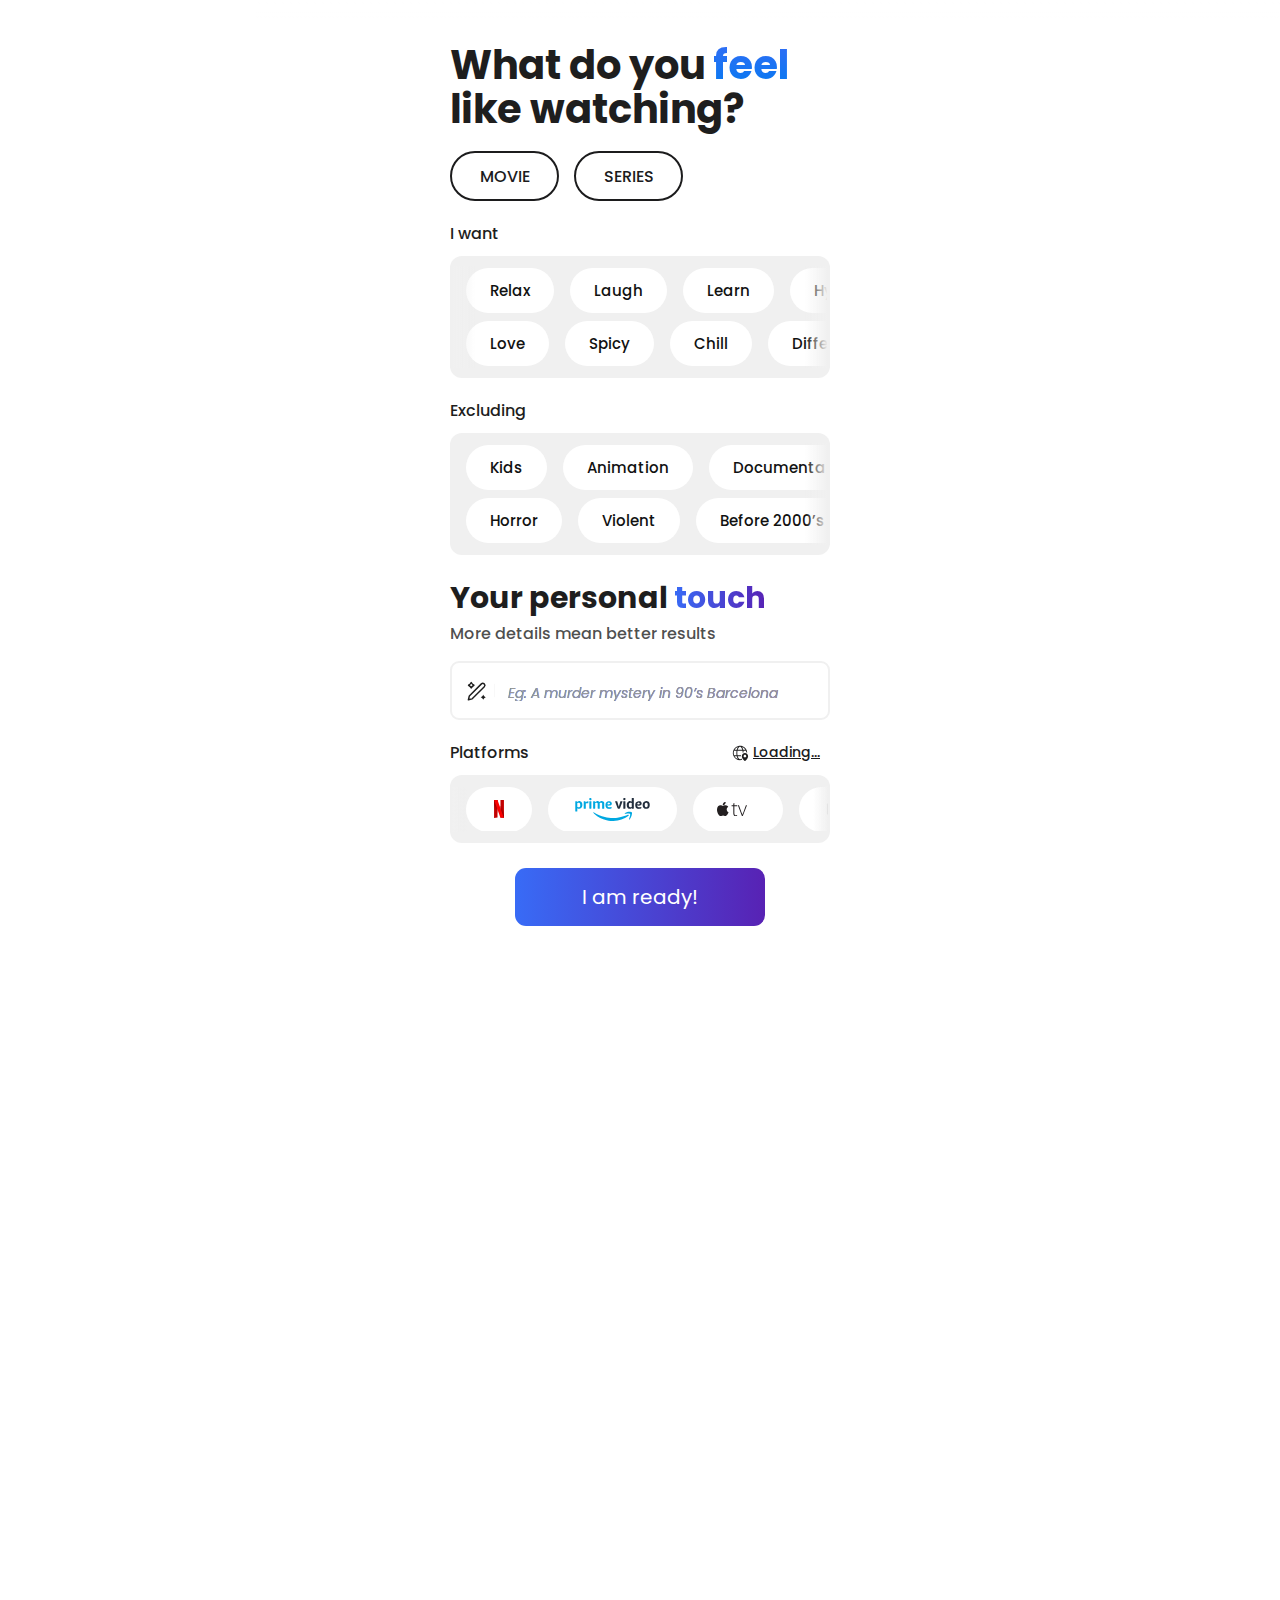
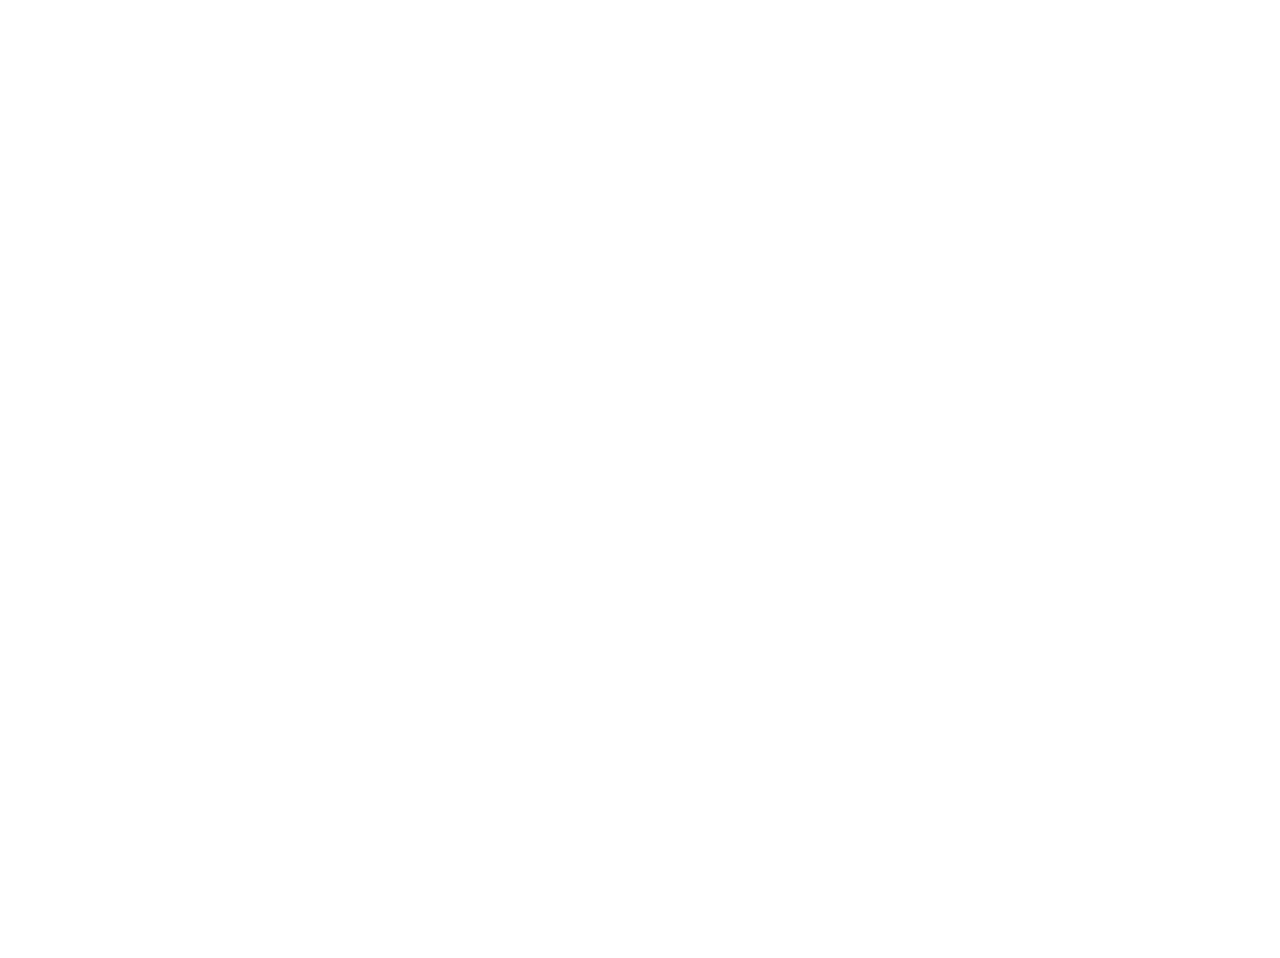
==== commit 9694374c: "changes" ====
--- a/index.html
+++ b/index.html
@@ -5,683 +5,483 @@
   	<meta name="viewport" content="initial-scale=1, width=device-width">
   	
   	<link rel="stylesheet"  href="./index.css" />
-  	<link rel="stylesheet" href="https://fonts.googleapis.com/css2?family=Inter:wght@400;500&display=swap" />
+  	<link rel="stylesheet" href="https://fonts.googleapis.com/css2?family=Poppins:ital,wght@0,500;0,700;1,500&display=swap" />
   	
   	
   	
 </head>
 <body>
   	
-  	<div class="step1" id="step1" >
-    		<div class="topheader">
-      			<div class="topheader-child">
+  	<div class="fastmodepage">
+    		<div class="fastmode">
+      			<div class="header-fastmode">
+        				<b class="header-fastmodetext">
+          					<span class="header-fastmodetext-txt">
+            						<span>What do you </span>
+            						<span class="feel">feel</span>
+            						<span> like watching?</span>
+          					</span>
+        				</b>
       			</div>
-      			<div class="slider">
-        				<div class="mood">Let’s reflect on today</div>
+      			<div class="body-fastmode">
+        				<div class="formatoptions">
+          					<div class="formattag">
+            						<div class="formattagtext">MOVIE</div>
+          					</div>
+          					<div class="formattag">
+            						<div class="formattagtext">SERIES</div>
+          					</div>
+        				</div>
+        				<div class="fastmainbody">
+          					<div class="iwantfull">
+            						<div class="iwantitle">
+              							<div class="formattagtext">I want</div>
+            						</div>
+            						<div class="iwantcontent">
+              							<div class="iwantoptions">
+                								<div class="iwantoptionsrow1">
+                  									<div class="iwanttag">
+                    										<div class="iwanttagtext">Relax</div>
+                  									</div>
+                  									<div class="iwanttag">
+                    										<div class="iwanttagtext">Laugh</div>
+                  									</div>
+                  									<div class="iwanttag">
+                    										<div class="iwanttagtext">Learn</div>
+                  									</div>
+                  									<div class="iwanttag">
+                    										<div class="iwanttagtext">Hype</div>
+                  									</div>
+                  									<div class="iwanttag">
+                    										<div class="iwanttagtext">Cry</div>
+                  									</div>
+                  									<div class="iwanttag">
+                    										<div class="iwanttagtext">Cringe</div>
+                  									</div>
+                								</div>
+                								<div class="iwantoptionsrow1">
+                  									<div class="iwanttag">
+                    										<div class="iwanttagtext">Love</div>
+                  									</div>
+                  									<div class="iwanttag">
+                    										<div class="iwanttagtext">Spicy</div>
+                  									</div>
+                  									<div class="iwanttag">
+                    										<div class="iwanttagtext">Chill</div>
+                  									</div>
+                  									<div class="iwanttag">
+                    										<div class="iwanttagtext">Different</div>
+                  									</div>
+                  									<div class="iwanttag">
+                    										<div class="iwanttagtext">Gossip</div>
+                  									</div>
+                  									<div class="iwanttag">
+                    										<div class="iwanttagtext">Random</div>
+                  									</div>
+                								</div>
+              							</div>
+            						</div>
+            						<div class="iwantshadowsliderleft">
+            						</div>
+            						<div class="iwantshadowsliderright">
+            						</div>
+          					</div>
+          					<div class="iwantfull">
+            						<div class="iwantitle">
+              							<div class="formattagtext">Excluding</div>
+            						</div>
+            						<div class="iwantcontent">
+                                        <div class="excludingoptions">
+                                            <div class="excludingoptionsrow1">
+                                            <div class="excludingtag">
+                                            <div class="excludingtagtext">Kids</div>
+                                            </div>
+                                            <div class="excludingtag">
+                                            <div class="excludingtagtext">Animation</div>
+                                            </div>
+                                            <div class="excludingtag">
+                                            <div class="excludingtagtext">Documentary</div>
+                                            </div>
+                                            <div class="excludingtag">
+                                            <div class="excludingtagtext">Sci-fi</div>
+                                            </div>
+                                            <div class="excludingtag">
+                                            <div class="excludingtagtext">Political</div>
+                                            </div>
+                                            </div>
+                                            <div class="excludingoptionsrow1">
+                                            <div class="excludingtag">
+                                            <div class="excludingtagtext">Horror</div>
+                                            </div>
+                                            <div class="excludingtag">
+                                            <div class="excludingtagtext">Violent</div>
+                                            </div>
+                                            <div class="excludingtag">
+                                            <div class="excludingtagtext">Before 2000’s</div>
+                                            </div>
+                                            <div class="excludingtag">
+                                            <div class="excludingtagtext">Mainstream</div>
+                  									</div>
+                								</div>
+              							</div>
+            						</div>
+            						<div class="excludingshadowsliderleft">
+            						</div>
+            						<div class="excludingshadowsliderright">
+            						</div>
+          					</div>
+          					<div class="detailbox">
+            						<div class="detailboxtitle">
+              							<div class="detailboxtitletext">
+                								<p class="your-personal-touch">
+                  									<b class="your-personal-touch1">
+                    										<span>Your personal </span>
+                    										<span class="touch">touch</span>
+                  									</b>
+                								</p>
+                								<p class="more-details-mean">More details mean better results</p>
+              							</div>
+            						</div>
+                                    <div class="detailboxframe">
+                                        <div class="detailboxrightpart">
+                                        <div class="detailboxicon">
+                                        <img class="detailboxiconframe" alt="" src="./svg/detailboxiconframe.svg">
+                                        </div>
+                                        <img class="detailboxseparator-icon" alt="" src="./svg/detailboxseparator.svg">
+                                        </div>
+                                        <div class="detailboxtextcontainer">
+                                            <textarea class="detailboxtext" placeholder="Eg: A murder mystery in 90’s Barcelona"></textarea>
+                                        </div>                                        
+            						</div>
+          					</div>
+          					<div class="platform">
+                                <div class="platformtitle">
+                                    <div class="platformtitletextcont">
+                                    <div class="platformtitletext">Platforms</div>
+                                    </div>
+                                    <div class="location">
+                                    <img class="location-icon" alt="" src="./svg/Location.svg">
+                                    <div class="datacountry">Loading...</div>
+                                    </div>
+                                    </div>
+            						<div class="platformcontent">
+              							<div class="platformoptions">
+                								<div class="platformoptionsrow1">
+                  									<div class="platformoptiontag">
+                    										<img class="netflix-logo-icon-1" alt="netflix" src="./svg/netflix-logo-icon1.svg">
+                    										
+                  									</div>
+                  									<div class="platformoptiontag">
+                    										<img class="amazon-prime-video-1-1-icon" alt="amazon prime" src="./svg/amazon-prime-video-11.svg">
+                    										
+                  									</div>
+                  									<div class="platformoptiontag">
+                    										<div class="apple-tv-1">
+                                                                <img class="apple-tv1" alt="apple tv" src="./svg/apple-tv1.svg">
+                      											
+                    										</div>
+                  									</div>
+                  									<div class="platformoptiontag">
+                    										<img class="hbo-max-logo-1-1-icon" alt="hbo max" src="./svg/hbo-max-logo-11.svg">
+                    										
+                  									</div>
+                  									<div class="platformoptiontag">
+                    										<img class="disney-1-1-icon" alt="disney+" src="./svg/disney--11.svg">
+                    										
+                  									</div>
+                  									<div class="platformoptiontag">
+                    										<img class="hulu-1-icon" alt="hulu" src="./svg/hulu1.svg">
+                    										
+                  									</div>
+                  									<div class="platformoptiontag">
+                    										<img class="crunchyroll-1-1-icon" alt="crunchyroll" src="./svg/crunchyroll-1.svg">
+                    										
+                  									</div>
+                								</div>
+              							</div>
+            						</div>
+            						<div class="platformshadowsliderleft">
+            						</div>
+            						<div class="platformshadowsliderright">
+            						</div>
+          					</div>
+        				</div>
       			</div>
     		</div>
-    		<div class="main">
-      			<div class="questioncard1">
-        				<div class="question">
-          					<div class="questionbutton">How productive did you feel today?</div>
-        				</div>
-        				<div class="options">
-          					<div class="button1-parent">
-            						<div class="button1">
-              							<div class="text">ZzZ</div>
-            						</div>
-            						<div class="button1">
-              							<div class="text">Satisfied</div>
-            						</div>
-            						<div class="button1">
-              							<div class="text">Killing it</div>
-            						</div>
-          					</div>
-        				</div>
+    		<div class="bottom-fastmode">
+      			<div class="generatebutton-fastmode">
+                    <div id="imready">
+                        <span class="spinner" style="display: none;"></span>
+                        <span class="text">I am ready!</span>
+                    </div>
+                    
       			</div>
-      			<div class="questioncard1">
-        				<div class="question">
-          					<div class="questionbutton">How energy-demanding was this day?</div>
-        				</div>
-        				<div class="options">
-          					<div class="button1-parent">
-            						<div class="button1">
-              							<div class="text">Light</div>
-            						</div>
-            						<div class="button1">
-              							<div class="text">Busy</div>
-            						</div>
-            						<div class="button1">
-              							<div class="text">Exhausting</div>
-            						</div>
-          					</div>
-        				</div>
-      			</div>
-      			<div class="questioncard1">
-        				<div class="question">
-          					<div class="questionbutton">How appreciated did you feel by others?</div>
-        				</div>
-        				<div class="options">
-          					<div class="button1-parent">
-            						<div class="button1">
-              							<div class="text">Not much</div>
-            						</div>
-            						<div class="button1">
-              							<div class="text">Valued</div>
-            						</div>
-            						<div class="button1">
-              							<div class="text">Praised</div>
-            						</div>
-          					</div>
-        				</div>
-      			</div>
-      			<div class="textbox">
-					<textarea class="text3" placeholder="Anything else describing your day?"></textarea>
-    </div>
     		</div>
-    		<div class="next">
-      			<div class="next1">Next</div>
-    		</div>
-  	</div>
-			
-
-	<div class="step2" id="step2">
-				  <div class="topheader">
-						<div class="topheader-child">
-						</div>
-						<div class="slider">
-							  <div class="mood">Current mood</div>
-						</div>
-				  </div>
-				  <div class="main">
-						<div class="questioncard2">
-							  <div class="question">
-									<div class="questionbutton">How are you feeling right now?</div>
-							  </div>
-							  <div class="options">
-									<div class="button1-parent">
-										  <div class="button1">
-												<div class="text">Low</div>
-										  </div>
-										  <div class="button1">
-												<div class="text">Positive</div>
-										  </div>
-										  <div class="button1">
-												<div class="text">Haaapy!</div>
-										  </div>
-									</div>
-							  </div>
-						</div>
-						<div class="questioncard2">
-							  <div class="question">
-									<div class="questionbutton">How does your body and mind feel?</div>
-							  </div>
-							  <div class="options">
-									<div class="button1-parent">
-										  <div class="button1">
-												<div class="text">Eletric</div>
-										  </div>
-										  <div class="button1">
-												<div class="text">Balanced</div>
-										  </div>
-										  <div class="button1">
-												<div class="text">Relaxed</div>
-										  </div>
-									</div>
-							  </div>
-						</div>
-						<div class="questioncard2">
-							  <div class="question">
-									<div class="questionbutton">What’s your current energy level?</div>
-							  </div>
-							  <div class="options">
-									<div class="button1-parent">
-										  <div class="button1">
-												<div class="text">Dead</div>
-										  </div>
-										  <div class="button1">
-												<div class="text">Normal</div>
-										  </div>
-										  <div class="button1">
-												<div class="text">Full</div>
-										  </div>
-									</div>
-							  </div>
-						</div>
-						<div class="textbox2">
-							<textarea class="text3" placeholder="Any other mood-tellers?"></textarea>
-						</div>
-								</div>
-								<div class="next">
-									  <div class="next1">Next</div>
-								</div>
-						  </div>
-
-				  
- <div class="step3" id="step3">
-						
-						<div class="main">
-							  <div class="labelcard">
-									<div class="question">
-										  <div class="tagstitle">I want to</div>
-									</div>
-									<div class="options">
-										  <div class="labels">
-												<div class="row1">
-													  <div class="tag">
-															<div class="text">Laugh</div>
-													  </div>
-													  <div class="tag">
-															<div class="text">Cry</div>
-													  </div>
-													  <div class="tag">
-															<div class="text">Dream</div>
-													  </div>
-													  <div class="tag">
-															<div class="text">Wonder</div>
-													  </div>
-												</div>
-												<div class="row1">
-													  <div class="tag">
-															<div class="text">Learn</div>
-													  </div>
-													  <div class="tag">
-															<div class="text">Impress</div>
-													  </div>
-													  <div class="tag">
-															<div class="text">Fear</div>
-													  </div>
-													  <div class="tag">
-															<div class="text">Hope</div>
-													  </div>
-												</div>
-												<div class="row1">
-													  <div class="tag">
-															<div class="text">Lust</div>
-													  </div>
-													  <div class="tag">
-															<div class="text">Cheesy</div>
-													  </div>
-													  <div class="tag">
-															<div class="text">Cringe</div>
-													  </div>
-													  <div class="tag">
-															<div class="text">Rush</div>
-													  </div>
-												</div>
-												<div class="row4">
-													  <div class="tag">
-															<div class="text">Confused</div>
-													  </div>
-													  <div class="tag">
-															<div class="text">Gossip</div>
-													  </div>
-													  <div class="tag">
-															<div class="text">Different</div>
-													  </div>
-												</div>
-										  </div>
-										  <div class="textbox3">
-												<div class="r11">
-													<input class="text3" type="text" placeholder="Name or describe them...">
-												
-												</div>
-										  </div>
-									</div>
-							  </div>
-							  <div class="labelcardexcluding">
-									<div class="question">
-										  <div class="tagstitle">Excluding</div>
-									</div>
-									<div class="options">
-										  <div class="labels">
-												<div class="row1">
-													  <div class="tag2">
-															<div class="text">Horror</div>
-													  </div>
-													  <div class="tag2">
-															<div class="text">Violent</div>
-													  </div>
-													  <div class="tag2">
-															<div class="text">Mainstream</div>
-													  </div>
-												</div>
-												<div class="row1">
-													  <div class="tag2">
-															<div class="text">Political</div>
-													  </div>
-													  <div class="tag2">
-															<div class="text">Teen</div>
-													  </div>
-													  <div class="tag2">
-															<div class="text">Psychological</div>
-													  </div>
-												</div>
-										  </div>
-										  <div class="textbox3">
-												<div class="r11">
-													<input class="text3" type="text" placeholder="Name or describe them...">
-												</div>
-										  </div>
-									</div>
-							  </div>
-						</div>
-						<div class="next">
-							  <div class="next1">Next</div>
-						</div>
-				  </div>
-<div class="step4" id="step4" >
-							 
-							  <div class="main">
-									<div class="pick">
-										  <div class="pick1">PICK</div>
-									</div>
-									<div class="radiocard">
-										  <div class="question">
-												<div class="show-wrapper">
-													  <div class="show">Show</div>
-												</div>
-												<div class="radio-show">
-												</div>
-										  </div>
-										  <div class="options-show">
-												<div class="labels">
-													  <div class="tag-parent">
-															<div class="tag">
-																  <div class="text">~20 min episodes</div>
-															</div>
-															<div class="tag">
-																  <div class="text">miniseries</div>
-															</div>
-															<div class="tag">
-																  <div class="text">new</div>
-															</div>
-													  </div>
-													  <div class="tag-parent">
-															<div class="tag">
-																  <div class="text">+3 seasons</div>
-															</div>
-															<div class="tag">
-																  <div class="text">ended</div>
-															</div>
-															<div class="tag">
-																  <div class="text">~1h episodes</div>
-															</div>
-													  </div>
-												</div>
-												
-												<div class="textbox3">
-													  <div class="r11">
-														<input class="text3" type="text" placeholder="Other Show characteristics...">
-													  </div>
-												</div>
-										  </div>
-									</div>
-									<div class="pick">
-										  <div class="pick1">OR</div>
-									</div>
-									<div class="radiocard1">
-										  <div class="question">
-												<div class="show-wrapper">
-													  <div class="show">Movie</div>
-												</div>
-												<div class="radio-movie">
-												</div>
-										  </div>
-										  <div class="options-movie">
-												<div class="labels">
-													  <div class="tag-parent">
-															<div class="tag">
-																  <div class="text">~1h</div>
-															</div>
-															<div class="tag">
-																  <div class="text">~2h</div>
-															</div>
-															<div class="tag">
-																  <div class="text">Blockbuster</div>
-															</div>
-															<div class="tag">
-																  <div class="text">Award</div>
-															</div>
-													  </div>
-													  <div class="tag-parent">
-															<div class="tag">
-																  <div class="text">New</div>
-															</div>
-															<div class="tag">
-																  <div class="text">Theatre</div>
-															</div>
-															<div class="tag">
-																  <div class="text">Indie</div>
-															</div>
-															<div class="tag">
-																  <div class="text">Animation</div>
-															</div>
-													  </div>
-												</div>
-												<div class="textbox3">
-													  <div class="r11">
-														<input class="text3" type="text" placeholder="Other Movie characteristics...">
-													  </div>
-												</div>
-										  </div>
-									</div>
-							  </div>
-							  <div class="next">
-								<div class="next1">Next</div>
-						  </div>
-						</div>
-						
- <div class="step5" id="step5" >
-									
-									<div class="main">
-										  <div class="and">
-												<div class="add">ADD</div>
-										  </div>
-										  <div class="labelcard">
-												<div class="question">
-													  <div class="good-references">2 Good references</div>
-												</div>
-												<div class="options">
-													  <div class="textbox3">
-															<div class="r11">
-																<input class="text3" type="text" placeholder="An example of what you liked">
-															</div>
-													  </div>
-													  <div class="textbox3">
-															<div class="r11">
-																<input class="text3" type="text" placeholder="Another memorable reference">
-															</div>
-													  </div>
-												</div>
-										  </div>
-										  <div class="and">
-												<div class="add">AND</div>
-										  </div>
-										  <div class="labelcard1">
-												<div class="question">
-													  <div class="bad-references">2 Bad references</div>
-												</div>
-												<div class="options">
-													  <div class="textbox3">
-															<div class="r11">
-																<input class="text3" type="text" placeholder="An example of what you didn't like">
-															</div>
-													  </div>
-													  <div class="textbox3">
-															<div class="r11">
-																<input class="text3" type="text" placeholder="Another bad example">
-															</div>
-													  </div>
-												</div>
-										  </div>
-									</div>
-									<div class="next">
-										  <div class="next1">Next</div>
-									</div>
-							  </div>
-
-									
-									<div class="step6" id="step6" >
-										  
-										  <div class="main">
-												<div class="watch">
-													  <div class="lastly">WATCH</div>
-												</div>
-												<div class="labelcardplatform">
-													  <div class="question">
-															<div class="on-any-of">On any of these platforms</div>
-													  </div>
-													  <div class="options">
-															<div class="labels">
-																  <div class="row1">
-																		<div class="tagplatform">
-																			  <img class="netflix-logo-icon-1" alt="netflix" src="./components/netflix-logo-icon1.svg">
-																			  
-																		</div>
-																		<div class="tagplatform">
-																			  <img class="amazon-prime-video-1-1-icon" alt="amazon prime video" src="./components/amazon-prime-video-1.svg">
-																			  
-																		</div>
-																		<div class="tagplatform">
-																			  <img class="apple-tv-1-icon" alt="apple tv" src="./components/apple-tv1.svg">
-																			  
-																		</div>
-																		<div class="tagplatform">
-																			  <img class="disney-1-1-icon" alt="disney +" src="./components/disney--1.svg">
-																			  
-																		</div>
-																  </div>
-																  <div class="row1">
-																		<div class="tagplatform">
-																			  <img class="hbo-max-logo-1-1-icon" alt="hbo max" src="./components/hbo-max-logo-1.svg">
-																			  
-																		</div>
-																		<div class="tagplatform">
-																			  <img class="hulu-1-icon" alt="hulu" src="./components/hulu1.svg">
-																			  
-																		</div>
-																		<div class="tagplatform">
-																			  <img class="crunchyroll-1-1-icon" alt="crunchyroll" src="./components/crunchyroll-11.svg">
-																			  
-																		</div>
-																  </div>
-															</div>
-															<div class="textbox3">
-																  <div class="r11">
-																	<input class="text3" type="text" placeholder="Name or describe them...">
-																  </div>
-															</div>
-													  </div>
-												</div>
-												<div class="watch">
-													  <div class="lastly">LASTLY</div>
-												</div>
-												<div class="openbox">
-													  <div class="add-any-other-details-you-wish-wrapper">
-															<div class="on-any-of">Add any other details you wish</div>
-													  </div>
-													  <div class="textboxplatform">
-														<textarea class="text3" placeholder="Eg: Something rather christmassy but not childish..."></textarea>
-    </div>
-												</div>
-										  </div>
-										  <div class="gen">
-												<div class="generate">Generate</div>
-										  </div>
-									</div>
-
-										  
-										  <div class="step7" id="step7" >
-												<div class="next">
-													  <div class="restart">Restart</div>
-												</div>
-												<div class="mainresult">
-													<div class="resultcard1">
-														<div class="titlelabel">
-															<div class="titletext1">Loading...</div>
-															<div class="delete">
-																<div class="delete-x">X</div>
-															</div>
-														</div>
-														<div class="contentresult">
-															<!-- Your content here -->
-															<div class="options">
-																<div class="textboxresult">
-																	<div class="summary">
-																		<div class="summarytext1">
-																			Loading...
-																		</div>
-																	</div>
-																</div>
-															</div>
-															<div class="keepandnext-parent">
-																<div class="keepandnext">
-																	<div class="keep-next">Keep & Next</div>
-																</div>
-																<div class="deleteandnext">
-																	<div class="delete-next">Discard & Next</div>
-																</div>
-															</div>
-														</div>
-													</div>
-													  <div class="resultcard1">
-														<div class="titlelabel">
-															<div class="titletext2">The Office</div>
-															<div class="delete">
-																<div class="delete-x">X</div>
-															</div>
-														</div>
-														<div class="contentresult">
-															<!-- Your content here -->
-															<div class="options">
-																<div class="textboxresult">
-																	<div class="summary">
-																		<div class="summarytext2">
-																			If you enjoy character-driven comedy with awkward humor, *The Office* is for you. With its eccentric boss, quirky coworkers, and relatable office antics, it blends cringeworthy moments with heartwarming relationships, perfect for fans of dry, witty humor.
-																		</div>
-																	</div>
-																</div>
-															</div>
-															<div class="keepandnext-parent">
-																<div class="keepandnext">
-																	<div class="keep-next">Keep & Next</div>
-																</div>
-																<div class="deleteandnext">
-																	<div class="delete-next">Discard & Next</div>
-																</div>
-															</div>
-														</div>
-													</div>
-													
-													<div class="resultcard1">
-														<div class="titlelabel">
-															<div class="titletext3">The Office</div>
-															<div class="delete">
-																<div class="delete-x">X</div>
-															</div>
-														</div>
-														<div class="contentresult">
-															<!-- Your content here -->
-															<div class="options">
-																<div class="textboxresult">
-																	<div class="summary">
-																		<div class="summarytext3">
-																			If you enjoy character-driven comedy with awkward humor, *The Office* is for you. With its eccentric boss, quirky coworkers, and relatable office antics, it blends cringeworthy moments with heartwarming relationships, perfect for fans of dry, witty humor.
-																		</div>
-																	</div>
-																</div>
-															</div>
-															<div class="keepandnext-parent">
-																<div class="keepandnext">
-																	<div class="keep-next">Keep & Next</div>
-																</div>
-																<div class="deleteandnext">
-																	<div class="delete-next">Discard & Next</div>
-																</div>
-															</div>
-														</div>
-													</div>
-													
-													<div class="resultcard1">
-														<div class="titlelabel">
-															<div class="titletext4">The Office</div>
-															<div class="delete">
-																<div class="delete-x">X</div>
-															</div>
-														</div>
-														<div class="contentresult">
-															<!-- Your content here -->
-															<div class="options">
-																<div class="textboxresult">
-																	<div class="summary">
-																		<div class="summarytext5">
-																			If you enjoy character-driven comedy with awkward humor, *The Office* is for you. With its eccentric boss, quirky coworkers, and relatable office antics, it blends cringeworthy moments with heartwarming relationships, perfect for fans of dry, witty humor.
-																		</div>
-																	</div>
-																</div>
-															</div>
-															<div class="keepandnext-parent">
-																<div class="keepandnext">
-																	<div class="keep-next">Keep & Next</div>
-																</div>
-																<div class="deleteandnext">
-																	<div class="delete-next">Discard & Next</div>
-																</div>
-															</div>
-														</div>
-													</div>
-													
-													<div class="resultcard1">
-														<div class="titlelabel">
-															<div class="titletext6">The Office</div>
-															<div class="delete">
-																<div class="delete-x">X</div>
-															</div>
-														</div>
-														<div class="contentresult">
-															<!-- Your content here -->
-															<div class="options">
-																<div class="textboxresult">
-																	<div class="summary">
-																		<div class="summarytext6">
-																			If you enjoy character-driven comedy with awkward humor, *The Office* is for you. With its eccentric boss, quirky coworkers, and relatable office antics, it blends cringeworthy moments with heartwarming relationships, perfect for fans of dry, witty humor.
-																		</div>
-																	</div>
-																</div>
-															</div>
-															<div class="keepandnext-parent">
-																<div class="keepandnext">
-																	<div class="keep-next">Keep & Next</div>
-																</div>
-																<div class="deleteandnext">
-																	<div class="delete-next">Discard & Next</div>
-																</div>
-															</div>
-														</div>
-													</div>
-													
-										  
-										  
-										  
-										  
-									
-			 <!-- Display captured inputs -->
-				
-									
-							  
-							  
-			 <script>
-				let selectedText = ''; // Variable to store the user's last choice
-				
-				// Get all buttons with the class 'button1'
-				const buttonscapture = document.querySelectorAll('.button1');
-				
-				// Loop through each button and add a click event listener
-				buttonscapture.forEach(button => {
-					button.addEventListener('click', function() {
-						// Capture the text inside the 'text' div of the clicked button
-						selectedText = button.querySelector('.text').innerText;
-		
-						// Provide immediate feedback (optional)
-						console.log(`Button clicked: ${selectedText}`);
-					});
-				});
-		
-				// Add event listener for the "Generate" button (id="generate")
-				document.getElementById('generate').addEventListener('click', function() {
-					// Display the captured text when the user clicks "Generate"
-					if (selectedText) {
-						document.getElementById('capturedText').innerText = `You selected: ${selectedText}`;
-						console.log(`User submitted: ${selectedText}`);
-					} else {
-						document.getElementById('capturedText').innerText = `No selection made.`;
-					}
-				});
-			</script>						  
+        </div>
+
+        <div class="blurheader-fastmode">
+        </div>
+
+
+
+
+        <div class="results">
+            <div class="results-fastmode">
+            <div class="header-results-fastmode">
+            <img class="aicon-04" alt="" src="./svg/AIcon-04.svg">
+            <b class="header-results-fastmodetext">Here’s something to make you laugh tonight!</b>
+            </div>
+            <div class="body-results-fastmode">
+            <div class="results-fastmainbody">
+            <div class="result-card">
+            <div class="card-header">
+            <div class="main-info-container">
+            <div class="type-and-main-title">
+            <b class="rec1_cardformattext">TV SHOW</b>
+            <b class="rec1_cardcontenttitletext">THE OFFICE</b>
+            </div>
+            <div class="type-and-main-title">
+                <div class="seasons-and-episodes">
+                    <div class="rec1_cardseasonstext,rec1_cardyeartext">3 SEASONS</div>
+                    <div class="seasons">|</div>
+                    <div class="rec1_cardepisodestext">34 EPISODES</div>
+            </div>
+            <div class="duration">
+            <div class="rec1_carddurationtext">20 - 25 MIN APROX</div>
+            </div>
+            </div>
+            </div>
+            <div class="divider1">
+            </div>
+            </div>
+            <div class="description">
+            <div class="because-you-had-container">
+            <span class="rec1_carddescriptiontext">
+            <span>Because you had one of those days at work where everything spiraled into chaos. Whether it’s Michael Scott’s ridiculous leadership or Jim’s endless pranks on Dwight, it’ll make you laugh at the absurdity of office life—</span>
+
+            </div>
+            </div>
+            <div class="resultcard-bottom">
+            <div class="mood-platform-container">
+            <div class="resultplatform">
+            <div class="platformtext">
+            <span class="rec1_platformtext">
+            <b>PLATFORM:</b>
+            <span> Netflix, Prime. </span>
+            </span>
+            </div>
+            </div>
+            <div class="tags">
+            <div class="descriptiontag">
+            <div class="rec1_tagtext">Satire</div>
+            </div>
+            <div class="descriptiontag">
+            <div class="rec1_tagtext2">Mockumentary</div>
+            </div>
+
+            </div>
+            </div>
+            <div class="ctas">
+            <div class="cta-youtube">
+            <div class="trailerlink1">Search the trailer</div>
+            </div>
+            <div class="cta-skip">
+            <div class="navigation-close-parent">
+            <img class="navigation-close" alt="" src="./svg/Close.svg">
+            <div class="descriptiontagtext">Skip</div>
+            </div>
+            </div>
+            </div>
+            </div>
+            </div>
+            <div class="result-card">
+            <div class="card-header">
+            <div class="main-info-container">
+            <div class="type-and-main-title">
+            <b class="rec2_cardformattext">TV SHOW</b>
+            <b class="rec2_cardcontenttitletext">TED LASSO</b>
+            </div>
+            <div class="type-and-main-title">
+            <div class="seasons-and-episodes">
+            <div class="rec2_cardseasonstext,rec2_cardyeartext">3 SEASONS</div>
+            <div class="seasons">|</div>
+            <div class="rec2_cardepisodestext">34 EPISODES</div>
+            </div>
+            <div class="duration">
+            <div class="rec2_carddurationtext">30 - 45 MIN APROX</div>
+            </div>
+            </div>
+            </div>
+            <div class="divider1">
+            </div>
+            </div>
+            <div class="description">
+            <div class="rec2_carddescriptiontext">After a week full of chaos, Ted Lasso is your perfect feel-good escape. Follow Coach Ted as he navigates a British football team with his unshakable positivity, winning over hearts (and yours) along the way.</div>
+            </div>
+            <div class="resultcard-bottom">
+            <div class="mood-platform-container">
+            <div class="resultplatform">
+            <div class="platformtext">
+            <span class="rec2_platformtext">
+            <b>PLATFORM:</b>
+            <span> AppleTV</span>
+            </span>
+            </div>
+            </div>
+            <div class="tags">
+            <div class="descriptiontag">
+            <div class=".rec2_tagtext">Sports</div>
+            </div>
+            <div class="descriptiontag">
+            <div class=".rec2_tagtext2">Underdog story</div>
+            </div>
+            </div>
+            </div>
+            <div class="ctas">
+            <div class="cta-youtube">
+            <div class="trailerlink2">Search the trailer</div>
+            </div>
+            <div class="cta-skip">
+            <div class="navigation-close-parent">
+                <img class="navigation-close" alt="" src="./svg/Close.svg">
+            <div class="descriptiontagtext">Skip</div>
+            </div>
+            </div>
+            </div>
+            </div>
+            </div>
+            <div class="result-card">
+            <div class="card-header">
+            <div class="main-info-container">
+            <div class="type-and-main-title">
+            <b class="rec3_cardformattext">MOVIE</b>
+            <b class="rec3_cardcontenttitletext">THE INTERN</b>
+            </div>
+            <div class="type-and-main-title">
+            <div class="duration">
+            <div class="rec3_cardseasonstext, rec3-cardepisodestext, rec3_cardyeartext">2010</div>
+            </div>
+            <div class="duration">
+            <div class="rec3_carddurationtext">2 H 02 MIN</div>
+            </div>
+            </div>
+            </div>
+            <div class="divider1">
+            </div>
+            </div>
+            <div class="description">
+            <div class="rec3_carddescriptiontext">Had a long week and need something light and heartwarming? The Intern brings a refreshing take on workplace dynamics. When 70-year-old Ben (Robert De Niro) becomes an intern at an online fashion startup run by the driven Jules (Anne Hathaway), you'll find humor, warmth, and surprising lessons on life, no matter your age.</div>
+            </div>
+            <div class="resultcard-bottom">
+            <div class="mood-platform-container">
+            <div class="resultplatform">
+            <div class="platformtext">
+            <span class="rec3_platformtext">
+            <b>PLATFORM:</b>
+            <span> Netflix, Available in Amazon prime to rent or buy.</span>
+            </span>
+            </div>
+            </div>
+            <div class="tags">
+            <div class="descriptiontag">
+            <div class="rec3_tagtext">Sports</div>
+            </div>
+            <div class="descriptiontag">
+            <div class="rec3_tagtext2">Underdog story</div>
+            </div>
+            </div>
+            </div>
+            <div class="ctas">
+            <div class="cta-youtube">
+            <div class="trailerlink3">Search the trailer</div>
+            </div>
+            <div class="cta-skip">
+            <div class="navigation-close-parent">
+                <img class="navigation-close" alt="" src="./svg/Close.svg">
+            <div class="descriptiontagtext">Skip</div>
+            </div>
+            </div>
+            </div>
+            </div>
+            </div>
+            </div>
+            </div>
+
+            <div class="edit-or-new-search"></div>
+                <div class="container-edit-or-new">
+                <div class="edit-your-searchtitle">Didn’t hit the spot? Let’s tweak your recommendations!</div>
+                <div class="edit-your-searchdescription">Adjust the mood or add more information in the Personal touch field—like your favorite setting, time period, or a must-have plot twist. </div>
+                </div>
+                <div class="cta-container">
+                <div class="cta-new-search">
+                <div class="aicon-30-parent">
+                <img class="aicon-30" alt="" src="./svg/AIcon-30.svg">
+                <div class="start-a-new">Start a new search</div>
+                </div>
+                </div>
+                <div class="or">OR</div>
+                <div class="cta-edit-your-search">
+                <div class="aicon-30-parent">
+                <img class="aicon-30" alt="" src="./svg/AIcon-16.svg">
+                <div class="start-a-new">Edit your search</div>
+                </div>
+                </div>
+                </div>
+                </div>
+
+                <div class="dividerbottompanel">
+                </div>
+
+                <div class="feedback-section">
+                    <div class="feedbacksectionconteiner">
+                    <b class="feedbacktitle">How did we do with your picks?</b>
+                    <div class="edit-your-searchdescription-container">
+                    <span>Your feedback helps us make your recommendations even better, </span>
+                    <b>so we can nail it for you next time!</b>
+                    </div>
+                    </div>
+                    <div class="feedbackoptions">
+                    <div class="loving-it">
+                    <img class="love-icon" alt="" src="./svg/Love.svg">
+                    <div class="loving-them">Loving them!</div>
+                    </div>
+                    <div class="loving-it">
+                    <div class="love-icon">
+                    <div class="not-quite-child">
+                    </div>
+                    <img class="icbaseline-close-icon" alt="" src="./svg/ic_baseline-close.svg">
+                    </div>
+                    <div class="loving-them">Not quite</div>
+                    </div>
+                    </div>
+                    <div class="tyforyourfeedbacksnackbar">
+                        <div class="snackbaricon">
+                        <img class="snackbarfeedbackicon" alt="" src="./svg/snackbarfeedbackicon.svg">
+                        </div>
+                        <img class="snackbardivider-icon" alt="" src="./svg/snackbardivider.svg">
+                        <div class="snackbarmessagecontainer">
+                        <div class="snackbarmessagetext">THANK YOU FOR YOUR FEEDBACK</div>
+                        </div>
+                        </div>
+                    </div>
+            </div>
+            </div>
+            
+
+
+
+
+
+
+
+
+
+
+
+            
+  	
+  	
 </body>
-<script src="./index.js">
-	</script>
-  
-  
+<script src="./index.js"></script>
+
 </html>--- a/index.css
+++ b/index.css
@@ -1,1306 +1,1338 @@
-.topheader-child {
-    align-self: stretch;
-    position: relative;
-    height: 0px;
-}
-.mood {
-    position: relative;
-    line-height: 20px;
-}
-.slider {
-    align-self: stretch;
-    display: flex;
-    flex-direction: column;
-    align-items: center;
-    justify-content: center;
-}
-.topheader {
-    align-self: stretch;
-    display: flex;
-    flex-direction: column;
-    align-items: flex-start;
-    justify-content: flex-start;
-    gap: 0px;
+.feel {
+    background: linear-gradient(180deg, #386bf6, #007cf0);
+    -webkit-background-clip: text;
+    -webkit-text-fill-color: transparent;
+}
+.header-fastmodetext-txt {
+    width: 100%;
+}
+.header-fastmodetext {
+    width: 380px;
+    position: relative;
+    line-height: 110%;
+    display: flex;
+    align-items: flex-end;
+    height: 92px;
+    flex-shrink: 0;
+}
+.header-fastmode {
+    display: flex;
+    flex-direction: row;
+    align-items: center;
+    justify-content: center;
+}
+
+.blurheader-fastmode {
+    width: 100%;
+    position: fixed; /* Change this from absolute to fixed */
+    margin: 0 !important;
+    top: 0; /* Ensure it stays at the top */
+    z-index: 1000; /* Optional: Ensure it stays above other elements */
+    background: linear-gradient(180deg, #fff 10%, rgba(255, 255, 255, 0.75) 32.5%, rgba(255, 255, 255, 0.63) 43.75%, rgba(255, 255, 255, 0.5) 55%, rgba(255, 255, 255, 0));
+    height: 20px;
+}
+
+.formattagtext ,.imready{
+    position: relative;
+    font-weight: 500;
+}
+.iwanttagtext {
+    position: relative;
+    font-weight: 500;
+}
+.formattag {
+    width: 109px;
+    position: relative;
+    border-radius: 100px;
+    background-color: #fff;
+    border: 2px solid #1c1c1d;
+    box-sizing: border-box;
+    height: 50px;
+    display: flex;
+    flex-direction: column;
+    align-items: center;
+    justify-content: center;
+    text-align: center;
+    font-size: 16px;
+    color: #1c1c1d;
+    font-family: Poppins;
+    }    
+.formatoptions {
+    width: 380px;
+    border-radius: 12px;
+    overflow-x: auto;
+    display: flex;
+    flex-direction: row;
+    align-items: flex-start;
+    justify-content: flex-start;
+    gap: 15px;
+}
+.iwantitle {
+    align-self: stretch;
+    display: flex;
+    flex-direction: row;
+    align-items: flex-start;
+    justify-content: flex-start;
+    padding: 0px 10px 10px 0px;
+    z-index: 0;
+}
+.platformtitle {
+    align-self: stretch;
+    display: flex;
+    flex-direction: row;
+    align-items: flex-start;
+    justify-content: flex-start;
+    padding: 0px 10px 10px 0px;
+    z-index: 0;
+}
+.iwanttag {
+    border-radius: 42px;
+    background-color: #fff;
+    display: flex;
+    flex-direction: row;
+    align-items: center;
+    justify-content: center;
+    padding: 11px 24px;
+    color: #111;
+}
+.iwanttag1 {
+    border-radius: 42px;
+    background-color: #fff;
+    display: flex;
+    flex-direction: row;
+    align-items: center;
+    justify-content: center;
+    padding: 11px 24px;
+}
+.iwanttag2 {
+    border-radius: 100px;
+    background-color: #fff;
+    display: flex;
+    flex-direction: row;
+    align-items: center;
+    justify-content: center;
+    padding: 11px 24px;
+}
+.iwantoptionsrow1 {
+    overflow-x: auto;
+    display: flex;
+    flex-direction: row;
+    align-items: flex-start;
+    justify-content: flex-start;
+    padding: 0px 12px 0px 0px;
+    gap: 16px;
+}
+.iwantoptions {
+    width: 380px;
+    border-radius: 12px;
+    background-color: #f0f0f0;
+    overflow-x: auto;
+    display: flex;
+    flex-direction: column;
+    align-items: flex-start;
+    justify-content: flex-start;
+    padding: 12px 16px;
+    box-sizing: border-box;
+    gap: 8px;
+}
+.iwantcontent {
+    align-self: stretch;
+    display: flex;
+    flex-direction: column;
+    align-items: center;
+    justify-content: flex-start;
+    z-index: 1;
+    text-align: center;
     font-size: 15px;
 }
-.questionbutton {
-    flex: 1;
-    position: relative;
+.iwantshadowsliderleft {
+    width: 25px;
+    position: absolute;
+    margin: 0 !important;
+    top: calc(50% - 34px);
+    left: 0px;
+    background: linear-gradient(270deg, rgba(240, 240, 240, 0), rgba(240, 240, 240, 0.5) 45%, rgba(240, 240, 240, 0.63) 56.25%, rgba(240, 240, 240, 0.75) 67.5%, #f0f0f0 90%);
+    height: 102px;
+    z-index: 2;
+}
+.iwantshadowsliderright {
+    width: 25px;
+    position: absolute;
+    margin: 0 !important;
+    top: calc(50% - 34px);
+    right: 0px;
+    background: linear-gradient(270deg, #f0f0f0 10%, rgba(240, 240, 240, 0.75) 32.5%, rgba(240, 240, 240, 0.63) 43.75%, rgba(240, 240, 240, 0.5) 55%, rgba(240, 240, 240, 0));
+    height: 102px;
+    z-index: 3;
+}
+.iwantfull {
+    width: 380px;
+    display: flex;
+    flex-direction: column;
+    align-items: center;
+    justify-content: flex-start;
+    position: relative;
+}
+.excludingcontent {
+    align-self: stretch;
+    display: flex;
+    flex-direction: column;
+    align-items: center;
+    justify-content: flex-start;
+    z-index: 1;
+    text-align: center;
+    font-size: 15px;
+}
+.excludingfull {
+    width: 380px;
+    display: flex;
+    flex-direction: column;
+    align-items: center;
+    justify-content: flex-start;
+    position: relative;
+}
+.excludingtitle {
+    align-self: stretch;
+    display: flex;
+    flex-direction: row;
+    align-items: flex-start;
+    justify-content: flex-start;
+    padding: 0px 10px 10px 0px;
+    z-index: 0;
+}
+.excludingshadowsliderleft {
+    width: 25px;
+    position: absolute;
+    margin: 0 !important;
+    top: calc(50% - 34px);
+    right: 0px;
+    background: linear-gradient(270deg, #f0f0f0 10%, rgba(240, 240, 240, 0.75) 32.5%, rgba(240, 240, 240, 0.63) 43.75%, rgba(240, 240, 240, 0.5) 55%, rgba(240, 240, 240, 0));
+    height: 102px;
+    z-index: 2;
+}
+.iwantshadowsliderleft1 {
+    width: 25px;
+    position: absolute;
+    margin: 0 !important;
+    top: calc(50% - 34px);
+    left: 0px;
+    background: linear-gradient(270deg, rgba(240, 240, 240, 0), rgba(240, 240, 240, 0.5) 45%, rgba(240, 240, 240, 0.63) 56.25%, rgba(240, 240, 240, 0.75) 67.5%, #f0f0f0 90%);
+    height: 102px;
+    z-index: 3;
+}
+.touch {
+    background: linear-gradient(270deg, #5822b4, #386bf6);
+    -webkit-background-clip: text;
+    -webkit-text-fill-color: transparent;
+}
+.your-personal-touch1 {
+    line-height: 116%;
+}
+.your-personal-touch {
+    margin: 0;
+}
+.more-details-mean {
+    margin: 0;
+    font-size: 16px;
     font-weight: 500;
-}
-.question {
-    align-self: stretch;
-    display: flex;
-    flex-direction: row;
-    align-items: center;
-    justify-content: flex-start;
-    padding: 0px 10px;
-}
-.text {
-    position: relative;
-    font-weight: 500;
-}
-.button1 {
-    width: 100px;
-    border-radius: 15px;
-    background-color: #f9f8fd;
-    height: 50px;
-    display: flex;
-    flex-direction: row;
-    align-items: center;
-    justify-content: center;
-    padding: 5px;
-    box-sizing: border-box;
-}
-
-.text {
-    position: relative;
-    font-weight: 500;
-}
-.button1.property-1active {
-    width: 100px;
-    position: relative;
-    border-radius: 15px;
-    background-color: #192a51;
-    height: 50px;
-    display: flex;
-    flex-direction: row;
-    align-items: center;
-    justify-content: center;
-    padding: 5px;
-    box-sizing: border-box;
-    text-align: left;
-    font-size: 15px;
-    color: #f9f8fd;
-    font-family: Inter;
-}
-
-
-.button1-parent {
-    align-self: stretch;
-    display: flex;
-    flex-direction: row;
-    align-items: flex-start;
-    justify-content: space-between;
-}
-
-.questioncard1 {
-    width: 370px;
-    border-radius: 30px;
-    background-color: #d5c6e0;
-    height: 180px;
-    display: flex;
-    flex-direction: column;
-    align-items: center;
-    justify-content: center;
-    padding: 0px 20px;
-    box-sizing: border-box;
-    gap: 20px;
-}
-.textbox {
-    width: 370px;
-    border-radius: 15px;
-    border: 1.5px solid #d5c6e0;
-    box-sizing: border-box;
-    display: flex;
-    flex-direction: row;
-    align-items: center;
-    justify-content: flex-start;
-    padding: 5px 20px;
-    font-size: 15px;
-    color: rgba(25, 42, 81, 0.7);
-}
-
-.textbox.property-1active {
+    color: rgba(30, 30, 30, 0.8);
+}
+.detailboxtitletext {
+    align-self: stretch;
+    position: relative;
+}
+.detailboxtitle {
+    align-self: stretch;
+    display: flex;
+    flex-direction: column;
+    align-items: center;
+    justify-content: center;
+}
+.detailboxiconframe {
+    align-self: stretch;
+    width: 24px;
+    position: relative;
+    max-height: 100%;
+}
+.detailboxicon {
+    height: 24px;
+    overflow: hidden;
+    display: flex;
+    flex-direction: row;
+    align-items: center;
+    justify-content: center;
+}
+.detailboxseparator-icon {
+    width: 1px;
+    position: relative;
+    max-width: 100%;
+    overflow: hidden;
+    height: 27px;
+}
+.detailboxrightpart {
+    align-self: stretch;
+    display: flex;
+    flex-direction: row;
+    align-items: center;
+    justify-content: flex-start;
+    gap: 5px;
+}
+.detailboxtext {
     width: 100%;
-    position: relative;
-    border-radius: 15px;
-    border: 1.5px solid #192a51;
-    box-sizing: border-box;
-    display: flex;
-    flex-direction: row;
-    align-items: center;
-    justify-content: flex-start;
-    padding: 15px 20px;
-    text-align: left;
-    font-size: 15px;
-    color: #192a51;
-    font-family: Inter;
-}
-
-.main {
-    align-self: stretch;
-    display: flex;
-    flex-direction: column;
-    align-items: center;
-    justify-content: flex-start;
-    gap: 20px;
-    min-height: 650px;
-    color: #192a51;
-}
-.next1 {
-    align-self: stretch;
-    position: relative;
-    display: flex;
-    align-items: center;
-    justify-content: center;
-    height: 25px;
-    flex-shrink: 0;
-}
-.next {
-    align-self: stretch;
-    height: 25px;
-    display: flex;
-    flex-direction: column;
-    align-items: center;
-    justify-content: center;
-    text-align: center;
-    color: #1e1e1e;
-}
-.step1 {
+    min-height: 16px;
+    max-height: 150px; /* You can increase this if needed */
+    border: none;
+    padding: 0px;
+    line-height: 150%;
+    resize: none; /* Prevent manual resizing */
+    font-family: 'Poppins', sans-serif;
+    font-size: 16px;
+    overflow-y: auto; /* Let it scroll vertically once the max height is reached */
+    color: transparent; /* Set text color to transparent */
+    background: linear-gradient(270deg, #5822b4, #386bf6);
+    -webkit-background-clip: text; /* Clip the background to the text */
+    background-clip: text; /* Ensure compatibility with other browsers */
+    box-sizing: border-box; /* Ensure padding is included in width/height */
+    height: 20px; /* Automatically expand with content */
+}
+
+.detailboxtext:focus {
+    outline: none;
+}
+
+.detailboxtext::placeholder {
+    color: #989898;
+    font-style: italic;
+    font-size: 14px;
+}
+.detailboxtextcontainer {
+    display: flex;
+    flex-direction: column; /* Ensure vertical stacking */
+    flex-grow: 1; /* Allow the container to grow */
+    align-items: stretch; /* Ensure the textarea fills the container */
+    padding: 0px 0px 0px 8px;
+}
+    .detailboxframe {
+    width: 380px;
+    border-radius: 9px;
+    background-color: #fff;
+    border: 2px solid #f0f0f0;
+    box-sizing: border-box;
+    display: flex;
+    flex-direction: row;
+    align-items: center;
+    justify-content: flex-start;
+    padding: 14px 13px;
+    gap: 5px;
+    font-size: 14px;
+    }
+    .detailbox {
+    position: relative;
     width: 100%;
-    position: relative;
-    background-color: #fff;
-    height: 932px;
-    overflow: hidden;
-    flex-shrink: 0;
-    display: flex;
-    flex-direction: column;
-    align-items: center;
-    justify-content: flex-start;
-    padding: 20px;
-    box-sizing: border-box;
-    gap: 5px;
-    text-align: left;
-    font-size: 25px;
-    color: rgba(25, 42, 81, 0.7);
-    font-family: Inter;
-}
-
-.slider {
-    align-self: stretch;
-    display: flex;
-    flex-direction: column;
-    align-items: center;
-    justify-content: center;
-}
-.topheader {
-    align-self: stretch;
-    display: flex;
-    flex-direction: column;
-    align-items: flex-start;
-    justify-content: flex-start;
-    gap: 0px;
-    font-size: 15px;
-}
-.questionbutton {
-    flex: 1;
-    position: relative;
-    font-weight: 500;
-}
-.question {
-    align-self: stretch;
-    display: flex;
-    flex-direction: row;
-    align-items: center;
-    justify-content: flex-start;
-    padding: 0px 10px;
-}
-.text {
-    position: relative;
-    font-weight: 500;
-}
-.button1 {
-    width: 100px;
-    border-radius: 15px;
-    background-color: #f5e6e8;
-    height: 50px;
-    display: flex;
-    flex-direction: row;
-    align-items: center;
-    justify-content: center;
-    padding: 5px;
-    box-sizing: border-box;
-}
-.button1-parent {
-    align-self: stretch;
-    display: flex;
-    flex-direction: row;
-    align-items: flex-start;
-    justify-content: space-between;
-}
-.options {
-    align-self: stretch;
-    display: flex;
-    flex-direction: column;
-    align-items: center;
-    justify-content: flex-start;
-    font-size: 15px;
-    color: #1e1e1e;
-}
-.questioncard2 {
-    width: 370px;
-    border-radius: 30px;
-    background-color: #fff;
-    height: 180px;
-    display: flex;
-    flex-direction: column;
-    align-items: center;
-    justify-content: center;
-    padding: 0px 20px;
-    box-sizing: border-box;
-    gap: 20px;
-}
-.textbox2 {
-    width: 370px;
-    border-radius: 15px;
-    border: 3px solid #fff;
-    box-sizing: border-box;
-    display: flex;
-    flex-direction: row;
-    align-items: center;
-    justify-content: flex-start;
-    padding: 5px 20px;
-    font-size: 15px;
-    color: rgba(25, 42, 81, 0.8);
-}
-
-
-.step2 {
-    width: 100%;
-    position: relative;
-    background-color: #f5e6e8;
-    height: 932px;
-    overflow: hidden;
-    flex-shrink: 0;
-    display: flex;
-    flex-direction: column;
-    align-items: center;
-    justify-content: flex-start;
-    padding: 20px;
-    box-sizing: border-box;
-    gap: 5px;
-    text-align: left;
-    font-size: 25px;
-    width: 100%;
-    position: relative;
-    color: rgba(25, 42, 81, 0.8);
-    font-family: Inter;
-}
-
-.topheader {
-    align-self: stretch;
-    height: 50px;
-    display: flex;
-    flex-direction: column;
-    align-items: flex-start;
-    justify-content: flex-start;
-}
-.tagstitle {
-    flex: 1;
-    position: relative;
-    font-weight: 500;
-}
-
-.text3 {
-    flex: 1;
-    font-weight: 500;
-    border: none; /* Remove border */
-    background-color: transparent; /* Match background to container */
-    padding: 0; /* Adjust padding */
-    font-size: inherit; /* Inherit font size */
-    color: inherit; /* Inherit text color */
-    outline: none; /* Remove outline on focus */
-    resize: none; /* Disable manual resizing */
-    width: 100%; /* Full container width */
-    height: 20px; /* Make textarea take full height */
-    line-height: 1.5; /* Adjust line height */
-    white-space: pre-wrap; /* Ensure text wraps */
-    overflow: hidden; /* Hide scrollbars */
-}
-.question {
-    align-self: stretch;
-    display: flex;
-    flex-direction: row;
-    align-items: flex-start;
-    justify-content: flex-start;
-    padding: 5px 10px;
-}
-.cry {
-    position: relative;
-    font-weight: 500;
-}
-.tag {
-    border-radius: 15px;
-    background-color: #f5e6e8;
-    height: 50px;
-    display: flex;
-    flex-direction: row;
-    align-items: center;
-    justify-content: center;
-    padding: 5px 15px;
-    box-sizing: border-box;
-}
-
-.cry {
-    position: relative;
-    font-weight: 500;
-}
-.tag.property-1active {
-    position: relative;
-    border-radius: 15px;
-    background-color: #1d1128;
-    height: 50px;
-    display: flex;
-    flex-direction: row;
-    align-items: center;
-    justify-content: center;
-    padding: 5px 15px;
-    box-sizing: border-box;
-    text-align: left;
-    font-size: 15px;
-    color: #d5c6e0;
-    font-family: Inter;
-}
-
-.row1 {
-    align-self: stretch;
-    display: flex;
-    flex-direction: row;
-    align-items: flex-start;
-    justify-content: space-between;
-}
-.row4 {
-    align-self: stretch;
-    display: flex;
-    flex-direction: row;
-    align-items: flex-start;
-    justify-content: flex-start;
-    gap: 12px;
-}
-.labels {
-    align-self: stretch;
-    display: flex;
-    flex-direction: column;
-    align-items: flex-start;
-    justify-content: flex-start;
-    gap: 10px;
-}
-.r11 {
-    flex: 1;
-    border-radius: 15px;
-    background-color: #f5e6e8;
-    display: flex;
-    flex-direction: row;
-    align-items: center;
-    justify-content: flex-start;
-    padding: 17px 20px;
-}
-.textbox3 {
-    width: 330px;
-    display: flex;
-    flex-direction: row;
-    align-items: flex-start;
-    justify-content: flex-start;
-    color: #192a51;
-}
-
-.options {
-    align-self: stretch;
-    display: flex;
-    flex-direction: column;
-    align-items: center;
-    justify-content: flex-start;
-    gap: 30px;
-    font-size: 15px;
-    color: #1e1e1e;
-}
-.labelcard {
-    width: 370px;
-    border-radius: 30px;
-    background-color: #5941a9;
-    display: flex;
-    flex-direction: column;
-    align-items: center;
-    justify-content: flex-start;
-    padding: 20px;
-    box-sizing: border-box;
-    gap: 30px;
-}
-
-.tag2 {
-    border-radius: 15px;
-    background-color: #f5e6e8;
-    height: 50px;
-    display: flex;
-    flex-direction: row;
-    align-items: center;
-    justify-content: center;
-    padding: 5px 22px;
-    box-sizing: border-box;
-}
-
-.tag2.property-1active {
-    position: relative;
-    border-radius: 15px;
-    background-color: #1d1128;
-    height: 50px;
-    display: flex;
-    flex-direction: row;
-    align-items: center;
-    justify-content: center;
-    padding: 5px 22px;
-    box-sizing: border-box;
-    text-align: left;
-    font-size: 15px;
-    color: #d5c6e0;
-    font-family: Inter;
-}
-
-.labelcard1 {
-    width: 370px;
-    border-radius: 30px;
-    background-color: #ff5555;
-    display: flex;
-    flex-direction: column;
-    align-items: center;
-    justify-content: flex-start;
-    padding: 20px;
-    box-sizing: border-box;
-    gap: 30px;
-}
-
-.labelcardexcluding {
-    width: 370px;
-    border-radius: 30px;
-    background-color: #ff5555;
-    display: flex;
-    flex-direction: column;
-    align-items: center;
-    justify-content: flex-start;
-    padding: 20px;
-    box-sizing: border-box;
-    gap: 15px;
-}
-
-
-.step3 {
-    width: 100%;
-    position: relative;
-    background-color: #f5e6e8;
-    height: 932px;
-    overflow: hidden;
-    flex-shrink: 0;
-    display: flex;
-    flex-direction: column;
-    align-items: center;
-    justify-content: flex-start;
-    padding: 20px;
-    box-sizing: border-box;
-    gap: 30px;
-    text-align: left;
-    font-size: 25px;
-    width: 100%;
-    position: relative;
-    color: rgba(25, 42, 81, 0.8);
-    font-family: Inter;
-}
-
-.topheader {
-    align-self: stretch;
-    height: 50px;
-    display: flex;
-    flex-direction: column;
-    align-items: center;
-    justify-content: flex-start;
-}
-.pick1 {
-    align-self: stretch;
-    position: relative;
-    display: flex;
-    align-items: center;
-    justify-content: center;
-    height: 25px;
-    flex-shrink: 0;
-}
-.pick {
-    align-self: stretch;
-    height: 25px;
-    display: flex;
-    flex-direction: column;
-    align-items: center;
-    justify-content: center;
-}
-.show {
-    flex: 1;
-    position: relative;
-    font-weight: 500;
-}
-.show-wrapper {
-    align-self: stretch;
-    flex: 1;
-    display: flex;
-    flex-direction: row;
-    align-items: center;
-    justify-content: center;
-    padding: 0px 20px;
-}
-
-.radio-show-clicked {
-    width: 50px;
-    border-radius: 360px;
-    background-color: #17183b;
-    border: 5px solid #fff;
-    box-sizing: border-box;
-    height: 50px;
-}
-
-.radio-show {
-    width: 50px;
-    position: relative;
-    border-radius: 360px;
-    background-color: #f5e6e8;
-    border: 5px solid #fff;
-    box-sizing: border-box;
-    height: 50px;
-    }
-    
-    .radio-movie {
-        width: 50px;
-        position: relative;
-        border-radius: 360px;
-        background-color: #f5e6e8;
-        border: 5px solid #fff;
-        box-sizing: border-box;
-        height: 50px;
-        }
-    
-.radio-movie-clicked {
-    width: 50px;
-    border-radius: 360px;
-    background-color: #17183b;
-    border: 5px solid #fff;
-    box-sizing: border-box;
-    height: 50px;
-}
-.radio {
-    width: 50px;
-    position: relative;
-    border-radius: 360px;
-    background-color: #f5e6e8;
-    border: 5px solid #fff;
-    box-sizing: border-box;
-    height: 50px;
-    }
-
-
-
-.options-show {
-    align-self: center;
-    display: flex;
-    flex-direction: column;
-    align-items: center;
-    justify-content: flex-start;
-    font-size: 15px;
-    color: #1e1e1e;
-    gap: 20px;
-    
-}
-
-
-
-
-.options-movie {
-    align-self: stretch;
-    display: flex;
-    flex-direction: column;
-    align-items: center;
-    justify-content: flex-start;
-    font-size: 15px;
-    color: #1e1e1e;
-    gap: 20px
-}
-    
-.options-show, .options-movie {
-    display: none;
-}
-
-.question {
-    align-self: stretch;
-    display: flex;
-    flex-direction: row;
-    align-items: flex-start;
-    justify-content: flex-start;
-    padding: 5px 0px;
-}
-.text {
-    position: relative;
-    font-weight: 500;
-}
-.tag {
-    border-radius: 15px;
-    background-color: #f5e6e8;
-    height: 50px;
-    display: flex;
-    flex-direction: row;
-    align-items: center;
-    justify-content: center;
-    padding: 5px 15px;
-    box-sizing: border-box;
-}
-.tag-parent {
-    align-self: stretch;
-    display: flex;
-    flex-direction: row;
-    align-items: flex-start;
-    justify-content: space-between;
-}
-.labels {
-    align-self: stretch;
-    display: flex;
-    flex-direction: column;
-    align-items: flex-start;
-    justify-content: flex-start;
-    gap: 10px;
-}
-.r11 {
-    flex: 1;
-    border-radius: 15px;
-    background-color: #f5e6e8;
-    display: flex;
-    flex-direction: row;
-    align-items: center;
-    justify-content: flex-start;
-    padding: 17px 20px;
-}
-
-.options {
-    align-self: stretch;
-    display: flex;
-    flex-direction: column;
-    align-items: center;
-    justify-content: flex-start;
-    gap: 30px;
-    font-size: 15px;
-    color: #1e1e1e;
-}
-.radiocard {
-    width: 370px;
-    border-radius: 30px;
-    background-color: #3a6ea5;
-    display: flex;
-    flex-direction: column;
-    align-items: center;
-    justify-content: flex-start;
-    padding: 20px;
-    box-sizing: border-box;
+    display: flex;
+    flex-direction: column;
+    align-items: center;
+    justify-content: flex-start;
     gap: 15px;
     text-align: left;
     font-size: 30px;
-    color: #d5c6e0;
-}
-.radiocard1 {
-    width: 370px;
-    border-radius: 30px;
-    background: linear-gradient(#995d81, #995d81), rgba(153, 93, 129, 0.5);
-    display: flex;
-    flex-direction: column;
-    align-items: center;
-    justify-content: flex-start;
-    padding: 20px;
-    box-sizing: border-box;
-    gap: 15px;
+    color: #1e1e1e;
+    font-family: Poppins;
+    }
+
+
+.netflix-logo-icon-1 {
+    width: 18px;
+    position: relative;
+    height: 30px;
+    overflow: hidden;
+    flex-shrink: 0;
+}
+.platformoptiontag {
+    width: auto;
+    border-radius: 100px;
+    background-color: #fff;
+    height: 45px;
+    flex-shrink: 0;
+    display: flex;
+    flex-direction: row;
+    align-items: center;
+    justify-content: center;
+    padding: 11px 24px;
+    box-sizing: border-box;
+    mix-blend-mode: normal;
+}
+
+
+.amazon-prime-video-1-1-icon {
+    width: 81.3px;
+    position: relative;
+    height: 25px;
+    overflow: hidden;
+    flex-shrink: 0;
+}
+
+.vector-icon {
+    position: absolute;
+    height: 92%;
+    width: 51.54%;
+    top: 8.13%;
+    right: -0.16%;
+    bottom: -0.13%;
+    left: 48.62%;
+    max-width: 100%;
+    overflow: hidden;
+    max-height: 100%;
+}
+.group-icon {
+    position: absolute;
+    height: 100%;
+    width: 38.72%;
+    top: 0%;
+    right: 61.28%;
+    bottom: 0%;
+    left: 0%;
+    max-width: 100%;
+    overflow: hidden;
+    max-height: 100%;
+}
+.apple-tv-1 {
+    width: 42.1px;
+    position: relative;
+    height: 20px;
+    overflow: hidden;
+    flex-shrink: 0;
+}
+.hbo-max-logo-1-1-icon {
+    width: 73px;
+    position: relative;
+    height: 14px;
+    overflow: hidden;
+    flex-shrink: 0;
+}
+.disney-1-1-icon {
+    width: 62.6px;
+    position: relative;
+    height: 34px;
+    overflow: hidden;
+    flex-shrink: 0;
+}
+.hulu-1-icon {
+    width: 50px;
+    position: relative;
+    height: 16.5px;
+    overflow: hidden;
+    flex-shrink: 0;
+}
+.crunchyroll-1-1-icon {
+    width: 70px;
+    position: relative;
+    height: 13px;
+    overflow: hidden;
+    flex-shrink: 0;
+}
+.platformoptionsrow1 {
+    overflow-x: auto;
+    display: flex;
+    flex-direction: row;
+    align-items: center;
+    justify-content: flex-start;
+    padding: 0px 16px;
+    gap: 16px;
+}
+.platformoptions {
+    align-self: stretch;
+    border-radius: 12px;
+    background-color: #f0f0f0;
+    overflow-x: auto;
+    display: flex;
+    flex-direction: column;
+    align-items: flex-start;
+    justify-content: flex-start;
+    padding: 12px 0px;
+}
+.platformcontent {
+    align-self: stretch;
+    overflow-x: auto;
+    display: flex;
+    flex-direction: column;
+    align-items: center;
+    justify-content: flex-start;
+    z-index: 1;
+}
+.platformshadowsliderleft {
+    width: 17px;
+    position: absolute;
+    margin: 0 !important;
+    top: calc(50% - 5px);
+    left: 0px;
+    background: linear-gradient(270deg, rgba(240, 240, 240, 0), rgba(240, 240, 240, 0.5) 45%, rgba(240, 240, 240, 0.63) 56.25%, rgba(240, 240, 240, 0.75) 67.5%, #f0f0f0 90%);
+    height: 45px;
+    z-index: 2;
+}
+.platformshadowsliderright {
+    width: 17px;
+    position: absolute;
+    margin: 0 !important;
+    top: calc(50% - 6px);
+    right: 0px;
+    background: linear-gradient(270deg, #f0f0f0 10%, rgba(240, 240, 240, 0.75) 32.5%, rgba(240, 240, 240, 0.63) 43.75%, rgba(240, 240, 240, 0.5) 55%, rgba(240, 240, 240, 0));
+    height: 45px;
+    z-index: 3;
+}
+.platform {
+    width: 380px;
+    height: 103px;
+    display: flex;
+    flex-direction: column;
+    align-items: center;
+    justify-content: flex-start;
+    position: relative;
+}
+.fastmainbody {
+    display: flex;
+    flex-direction: column;
+    align-items: center;
+    justify-content: flex-start;
+    gap: 20px;
+    text-align: left;
+    color: #1e1e1e;
+}
+.body-fastmode {
+    display: flex;
+    flex-direction: column;
+    align-items: center;
+    justify-content: flex-start;
+    gap: 20px;
+    text-align: center;
+    font-size: 16px;
+    color: #fff;
+}
+.fastmode {
+    background-color: #fff;
+    display: flex;
+    flex-direction: column;
+    align-items: center;
+    justify-content: flex-end;
+    padding: 50px 30px 25px;
+    gap: 20px;
+    z-index: 0;
+}
+.generatebutton-fastmode {
+    width: 250px;
+    border-radius: 11px;
+    background: linear-gradient(270deg, #5822b4, #386bf6);
+    display: flex;
+    flex-direction: row;
+    align-items: center;
+    justify-content: center;
+    padding: 14px 20px;
+    box-sizing: border-box;
+}
+.bottom-fastmode {
+    display: flex;
+    flex-direction: column;
+    align-items: center;
+    justify-content: center;
+    padding: 0px 30px 30px;
+    z-index: 1;
+    text-align: center;
+    font-size: 20px;
+    color: #fff;
+}
+.header-fastmode1 {
+    width: 440px;
+    margin: 0 !important;
+    position: absolute;
+    top: 0px;
+    left: calc(50% - 220px);
+    background: linear-gradient(180deg, #fff 10%, rgba(255, 255, 255, 0.75) 32.5%, rgba(255, 255, 255, 0.63) 43.75%, rgba(255, 255, 255, 0.5) 55%, rgba(255, 255, 255, 0));
+    height: 50px;
+    flex-shrink: 0;
+    z-index: 2;
+}
+.fastmodepage {
+    width: 100%;
+    position: relative;
+    background-color: #fff;
+    height: 956px;
+    overflow-y: auto;
+    display: flex;
+    flex-direction: column;
+    align-items: center;
+    justify-content: flex-end;
+    text-align: left;
+    font-size: 40px;
+    color: #1e1e1e;
+    font-family: Poppins;
+}
+
+.excludingtagtext {
+    position: relative;
+    font-weight: 500;
+    display: flex;
+    white-space: nowrap; /* Prevent text from wrapping */
+
+}
+.excludingtag {
+    border-radius: 42px;
+    background-color: #fff;
+    display: inline-flex;
+    flex-direction: row;
+    align-items: center;
+    justify-content: center;
+    padding: 11px 24px;
+    color: #111;
+    white-space: nowrap; /* Prevent text from wrapping */
+}
+
+.excludingtag1 {
+    border-radius: 42px;
+    background-color: #fff;
+    display: flex;
+    flex-direction: row;
+    align-items: center;
+    justify-content: center;
+    padding: 11px 24px;
+}
+.excludingoptionsrow1 {
+    overflow-x: auto;
+    display: flex;
+    flex-direction: row;
+    align-items: flex-start;
+    justify-content: flex-start;
+    padding: 0px 12px 0px 0px;
+    gap: 16px;
+}
+.excludingtag5 {
+    border-radius: 100px;
+    background-color: #fff;
+    display: flex;
+    flex-direction: row;
+    align-items: center;
+    justify-content: center;
+    padding: 11px 24px;
+}
+.excludingoptions {
+    width: 100%;
+    position: relative;
+    border-radius: 12px;
+    background-color: #f0f0f0;
+    overflow-x: auto;
+    display: flex;
+    flex-direction: column;
+    align-items: flex-start;
+    justify-content: flex-start;
+    padding: 12px 16px;
+    box-sizing: border-box;
+    gap: 8px;
+    text-align: center;
+    font-size: 15px;
+    color: #1e1e1e;
+    font-family: Poppins;
+}
+
+/* Clicked styles */
+.iwanttagclicked, .excludingtagclicked {
+    position: relative;
+    border-radius: 42px;
+    background-color: #fff;
+    /* Remove border */
+    /* border: 2px solid #5822b4; */
+    box-sizing: border-box;
+    width: 100%;
+    display: flex;
+    flex-direction: row;
+    align-items: center;
+    justify-content: center;
+    padding: 11px 24px;
+    text-align: center;
+    font-size: 15px;
+    font-family: Poppins;
+    
+    /* Add box-shadow to simulate inside stroke */
+    box-shadow: inset 0 0 0 2px #5822b4;
+}
+
+
+/* Text style changes when clicked */
+.iwanttagclickedtext {
+    font-weight: 500;
+    background: linear-gradient(270deg, #5822b4, #386bf6);
+    -webkit-background-clip: text;
+    -webkit-text-fill-color: transparent;
+}
+
+.excludingtagclickedtext {
+    position: relative; /* Make sure the pseudo-element is positioned correctly */
+    font-weight: 500;
+    background: linear-gradient(270deg, #5822b4, #386bf6);
+    -webkit-background-clip: text;
+    -webkit-text-fill-color: transparent;
+}
+
+.excludingtagclickedtext::after {
+    content: '';
+    position: absolute;
+    left: 0;
+    right: 0;
+    top: 50%; /* Position the line in the middle of the text */
+    height: 1px; /* Thickness of the strikethrough */
+    background-color: #5822b4; /* Color of the strikethrough */
+}
+.formattagtextclicked {
+    width: 148px;
+    flex: 1;
+    position: relative;
+    font-weight: 500;
+    display: flex;
+    align-items: center;
+    justify-content: center;
+    }
+ .formattagclicked {
+    width: 109px;
+    position: relative;
+    border-radius: 100px;
+    border: 2px solid linear-gradient(180deg, #386bf6, #007cf0);
+    border-color: linear-gradient(180deg, #386bf6, #007cf0);
+    background: linear-gradient(180deg, #386bf6, #007cf0);
+    height: 50px;
+    display: flex;
+    flex-direction: column;
+    align-items: center;
+    justify-content: center;
+    text-align: center;
+    font-size: 16px;
+    color: #fff;
+    font-family: Poppins;
+}
+/* Simulate inside stroke using box-shadow */
+.platformoptiontagclicked {
+    width: auto;
+    position: relative;
+    border-radius: 100px;
+    background-color: #fff;
+    box-sizing: border-box;
+    height: 45px;
+    display: flex;
+    flex-direction: row;
+    align-items: center;
+    justify-content: center;
+    padding: 11px 24px;
+    mix-blend-mode: normal !important;
+    /* Inside stroke effect */
+    box-shadow: inset 0 0 0 3px #5822b4;
+}
+
+
+body, html {
+    overflow-x: hidden; /* Disable horizontal scrolling */
+    max-width: 768px; /* Set maximum width */
+    margin: 0 auto; /* Center the page horizontally */
+        flex-direction: column; /* Arrange content in a column */
+    justify-content: flex-end; /* Align content to the bottom (flex-end) */
+    min-height: 100vh; /* Ensure the body takes up at least the full height of the viewport */
+}
+
+.platformtitletext {
+    position: relative;
+    font-weight: 500;
+}
+.platformtitletextcont {
+    display: flex;
+    flex-direction: row;
+    align-items: center;
+    justify-content: center;
+}
+.location-icon {
+    width: 18px;
+    position: relative;
+    height: 18px;
+    overflow: hidden;
+    flex-shrink: 0;
+}
+.datacountry {
+    position: relative;
+    text-decoration: underline;
+    font-weight: 500;
+}
+.datacountry:focus {
+    outline: none; /* Remove the default outline when focused */
+    border-color: #5822b4; /* Change border color when editable */
+}
+.location {
+    display: flex;
+    flex-direction: row;
+    align-items: center;
+    justify-content: flex-start;
+    gap: 4px;
+    font-size: 14px;
+    color: #1c1c1d;
+}
+.platformtitle {
+    width: 100%;
+    position: relative;
+    display: flex;
+    flex-direction: row;
+    align-items: center;
+    justify-content: space-between;
+    padding: 0px 10px 10px 0px;
+    box-sizing: border-box;
+    text-align: left;
+    font-size: 16px;
+    color: #1e1e1e;
+    font-family: Poppins;
+}
+
+
+
+
+
+
+
+
+
+
+.aicon-04 {
+    width: 24px;
+    position: relative;
+    height: 24px;
+}
+.header-results-fastmodetext {
+    width: 342px;
+    position: relative;
+    line-height: 107%;
+    display: flex;
+    background: linear-gradient(270deg, #5822b4, #386bf6);
+    -webkit-background-clip: text;
+    -webkit-text-fill-color: transparent;
+    align-items: flex-end;
+    flex-shrink: 0;
+}
+.header-results-fastmode {
+    display: flex;
+    flex-direction: row;
+    align-items: flex-start;
+    justify-content: flex-start;
+    gap: 4px;
+}
+.tv-show-label , .rec1_cardformattext .rec2_cardformattext, .rec3_cardformattext {
+    position: relative;
+    line-height: 17px;
+    overflow: hidden;
+    text-overflow: ellipsis;
+    white-space: nowrap;
+}
+
+.type-and-main-title {
+    width: 161.5px;
+    display: flex;
+    flex-direction: column;
+    align-items: flex-start;
+    justify-content: flex-start;
+}
+.seasons , .rec1_cardepisodestext , .rec2_cardepisodestext, .rec3_cardepisodestext, .rec1_cardseasonstext, .rec2_cardseasonstext, .rec3_cardseasonstext {
+    position: relative;
+    line-height: 17px;
+    font-weight: 500;
+    overflow: hidden;
+    text-overflow: ellipsis;
+    white-space: nowrap;
+}
+.seasons-and-episodes {
+    align-self: stretch;
+    display: flex;
+    flex-direction: row;
+    align-items: center;
+    justify-content: flex-end;
+    gap: 4px;
+}
+.duration {
+    align-self: stretch;
+    display: flex;
+    flex-direction: row;
+    align-items: center;
+    justify-content: flex-end;
+}
+.main-info-container {
+    align-self: stretch;
+    display: flex;
+    flex-direction: row;
+    align-items: center;
+    justify-content: space-between;
+}
+.divider1 {
+    align-self: stretch;
+    position: relative;
+    border-top: 1px solid #f0f0f0;
+    box-sizing: border-box;
+    height: 1px;
+}
+.card-header {
+    align-self: stretch;
+    display: flex;
+    flex-direction: column;
+    align-items: flex-start;
+    justify-content: flex-start;
+    gap: 16px;
+    font-size: 10px;
+}
+.because-you-had-container .rec1_carddescriptiontext, .rec2_carddescriptiontext, .rec3_carddescriptiontext{
+    width: 333px;
+    position: relative;
+    line-height: 22px;
+    display: flex;
+    align-items: center;
+    flex-shrink: 0;
+}
+.description {
+    align-self: stretch;
+    display: flex;
+    flex-direction: row;
+    align-items: center;
+    justify-content: center;
+}
+.platformtext-txt , .rec1_platformtext, .rec2_platformtext, .rec3_platformtext{
+    width: 100%;
+}
+.platformtext {
+    width: 332px;
+    position: relative;
+    line-height: 22px;
+    display: flex;
+    align-items: center;
+    flex-shrink: 0;
+}
+.resultplatform {
+    display: flex;
+    flex-direction: row;
+    align-items: center;
+    justify-content: center;
+}
+.descriptiontagtext, .trailerlink1 ,.trailerlink2,.trailerlink3, .rec1_tagtext, .rec1_tagtext2, .rec1_tagtext3, .rec1_tagtext, .rec1_tagtext2, .rec1_tagtext3,
+.rec2_tagtext, .rec2_tagtext2, .rec2_tagtext3, .rec3_tagtext, .rec3_tagtext2, .rec3_tagtext3 {
+    position: relative;
+    font-weight: 500;
+}
+.descriptiontag {
+    border-radius: 62px;
+    border: 1px solid #797979;
+    display: flex;
+    flex-direction: row;
+    align-items: center;
+    justify-content: center;
+    padding: 6px 9px;
+}
+.tags {
+    overflow-x: auto;
+    display: flex;
+    flex-direction: row;
+    align-items: flex-start;
+    justify-content: flex-start;
+    padding: 0px 7.5px 0px 0px;
+    gap: 4px;
+    text-align: center;
+    font-size: 11px;
+    color: #797979;
+}
+.mood-platform-container {
+    display: flex;
+    flex-direction: column;
+    align-items: flex-start;
+    justify-content: flex-start;
+    gap: 8px;
+}
+.cta-youtube {
+    width: 167px;
+    border-radius: 7px;
+    background-color: #1c1c1d;
+    height: 48px;
+    display: flex;
+    flex-direction: row;
+    align-items: center;
+    justify-content: center;
+    padding: 12px 18px;
+    box-sizing: border-box;
+}
+.navigation-close {
+    width: 24px;
+    position: relative;
+    height: 24px;
+    object-fit: cover;
+}
+.navigation-close-parent {
+    display: flex;
+    flex-direction: row;
+    align-items: center;
+    justify-content: flex-end;
+    gap: 4px;
+}
+.cta-skip {
+    height: 48px;
+    border-radius: 7px;
+    background-color: #fff;
+    border: 2px solid #1c1c1d;
+    display: flex;
+    flex-direction: row;
+    align-items: center;
+    justify-content: center;
+    padding: 12px 18px;
+    color: #1c1c1d;
+    box-sizing: border-box;
+}
+.ctas {
+    align-self: stretch;
+    display: flex;
+    flex-direction: row;
+    align-items: flex-end;
+    justify-content: flex-start;
+    gap: 13px;
+    text-align: center;
+    color: #fff;
+}
+.resultcard-bottom {
+    align-self: stretch;
+    display: flex;
+    flex-direction: column;
+    align-items: flex-start;
+    justify-content: flex-start;
+    gap: 24px;
+}
+.result-card {
+    width: 380px;
+    border-radius: 11px;
+    background-color: #fff;
+    display: flex;
+    flex-direction: column;
+    align-items: flex-start;
+    justify-content: flex-start;
+    padding: 24px;
+    box-sizing: border-box;
+    gap: 16px;
+}
+.durationtext1 , .rec1_carddurationtext, .rec2_carddurationtext, .rec3_carddurationtext{
+    position: relative;
+    line-height: 17px;
+    font-weight: 500;
+    white-space: nowrap;
+    overflow: hidden;
+    text-overflow: ellipsis;
+}
+.results-fastmainbody {
+    display: flex;
+    flex-direction: column;
+    align-items: center;
+    justify-content: flex-start;
+    gap: 24px;
+}
+.body-results-fastmode {
+    display: flex;
+    flex-direction: column;
+    align-items: center;
+    justify-content: flex-start;
+    font-size: 14px;
+}
+.results-fastmode {
+    background-color: #f0f0f0;
+    display: flex;
+    flex-direction: column;
+    align-items: flex-start;
+    justify-content: flex-start;
+    padding: 76px 30px 25px;
+    gap: 32px;
+}
+.header-fastmode {
+    width: 308px;
+    height: 92px;
+    flex-shrink: 0;
+}
+.results {
+    visibility: hidden; /* Keep the element in the DOM but make it invisible */
+    width: 100%;
+    position: relative;
+    background-color: #f0f0f0;
+    height: 1602px;
+    overflow-y: auto;
+    display: flex;
+    flex-direction: column;
+    align-items: center;
+    justify-content: flex-start;
     text-align: left;
     font-size: 30px;
-    color: #d5c6e0;
-}
-
-
-.step4 {
-    width: 100%;
-    position: relative;
-    background-color: #f5e6e8;
-    height: 932px;
-    overflow: hidden;
-    flex-shrink: 0;
-    display: flex;
-    flex-direction: column;
-    align-items: center;
-    justify-content: flex-start;
-    padding: 20px;
-    box-sizing: border-box;
-    gap: 5px;
-    text-align: left;
-    font-size: 25px;
-    width: 100%;
-    position: relative;
-    color: rgba(25, 42, 81, 0.8);
-    font-family: Inter;
-}
-
-
-.topheader {
-    align-self: stretch;
-    height: 50px;
-    display: flex;
-    flex-direction: column;
-    align-items: center;
-    justify-content: flex-start;
-}
-.add {
-    align-self: stretch;
-    position: relative;
-    display: flex;
-    align-items: center;
-    justify-content: center;
-    height: 50px;
-    flex-shrink: 0;
-}
-.and {
-    align-self: stretch;
-    height: 50px;
-    display: flex;
-    flex-direction: column;
-    align-items: center;
-    justify-content: center;
-}
-.good-references {
-    flex: 1;
-    position: relative;
-    font-weight: 500;
-}
-.question {
-    align-self: stretch;
-    display: flex;
-    flex-direction: row;
-    align-items: flex-start;
-    justify-content: flex-start;
-    padding: 5px 10px;
-}
-.r11 {
-    flex: 1;
-    border-radius: 15px;
-    background-color: #f5e6e8;
-    display: flex;
-    flex-direction: row;
-    align-items: center;
-    justify-content: flex-start;
-    padding: 17px 20px;
-}
-.textbox-card {
-    width: 330px;
-    display: flex;
-    flex-direction: row;
-    align-items: flex-start;
-    justify-content: flex-start;
-}
-.options {
-    align-self: stretch;
-    display: flex;
-    flex-direction: column;
-    align-items: center;
-    justify-content: flex-start;
-    gap: 15px;
-    font-size: 15px;
-}
-.labelcard {
-    width: 370px;
-    border-radius: 30px;
-    background-color: #1b998b;
-    display: flex;
-    flex-direction: column;
-    align-items: center;
-    justify-content: flex-start;
-    padding: 20px;
-    box-sizing: border-box;
-    gap: 15px;
-    text-align: left;
-    color: #192a51;
-}
-.labelcard1 {
-    width: 370px;
-    border-radius: 30px;
-    background-color: #f46036;
-    display: flex;
-    flex-direction: column;
-    align-items: center;
-    justify-content: flex-start;
-    padding: 20px;
-    box-sizing: border-box;
-    gap: 30px;
-    text-align: left;
-    color: #192a51;
-}
-
-.step5 {
-    width: 100%;
-    position: relative;
-    background-color: #f5e6e8;
-    height: 932px;
-    overflow: hidden;
-    flex-shrink: 0;
-    display: flex;
-    flex-direction: column;
-    align-items: center;
-    justify-content: flex-start;
-    padding: 20px;
-    box-sizing: border-box;
-    gap: 5px;
-    text-align: left;
-    font-size: 25px;
-    width: 100%;
-    position: relative;
-    color: rgba(25, 42, 81, 0.8);
-    font-family: Inter;
-}
-
-.topheader {
-    align-self: stretch;
-    height: 30px;
-    display: flex;
-    flex-direction: column;
-    align-items: center;
-    justify-content: flex-start;
-}
-.watch {
-    align-self: stretch;
-    height: 50px;
-    display: flex;
-    flex-direction: column;
-    align-items: center;
-    justify-content: center;
-}
-.on-any-of {
-    flex: 1;
-    position: relative;
-    font-weight: 500;
-}
-.question {
-    align-self: stretch;
-    display: flex;
-    flex-direction: row;
-    align-items: flex-start;
-    justify-content: flex-start;
-    padding: 5px 10px;
-}
-.netflix-logo-icon-1 {
-    width: 30px;
-    position: relative;
-    height: 30px;
-    overflow: hidden;
-    flex-shrink: 0;
-}
-.tagplatform-active {
-    border-radius: 15px;
-    background-color: #f5e6e8;
-    height: 50px;
-    display: flex;
-    flex-direction: row;
-    align-items: center;
-    justify-content: center;
-    padding: 5px 15px;
-    box-sizing: border-box;
-    
-}
-.amazon-prime-video-1-1-icon {
-    width: 60px;
-    position: relative;
-    height: 18.5px;
-    overflow: hidden;
-    flex-shrink: 0;
-}
-.tagplatform {
-    border-radius: 15px;
-    background-color: rgba(245, 230, 232, 0.3);
-    height: 50px;
-    display: flex;
-    flex-direction: row;
-    align-items: center;
-    justify-content: center;
-    padding: 5px 15px;
-    box-sizing: border-box;
-    opacity: 0.5;
-}
-.apple-tv-1-icon {
-    width: 30px;
-    position: relative;
-    height: 14.2px;
-    overflow: hidden;
-    flex-shrink: 0;
-}
-.disney-1-1-icon {
-    width: 50px;
-    position: relative;
-    height: 35.8px;
-    overflow: hidden;
-    flex-shrink: 0;
-}
-.row1 {
-    align-self: stretch;
-    display: flex;
-    flex-direction: row;
-    align-items: flex-start;
-    justify-content: space-between;
-}
-.hbo-max-logo-1-1-icon {
-    width: 70px;
-    position: relative;
-    height: 10.8px;
-    overflow: hidden;
-    flex-shrink: 0;
-}
-.hulu-1-icon {
-    width: 50px;
-    position: relative;
-    height: 16.5px;
-    overflow: hidden;
-    flex-shrink: 0;
-}
-.crunchyroll-1-1-icon {
-    width: 70px;
-    position: relative;
-    height: 13px;
-    overflow: hidden;
-    flex-shrink: 0;
-}
-.labels {
-    align-self: stretch;
-    display: flex;
-    flex-direction: column;
-    align-items: flex-start;
-    justify-content: flex-start;
-    gap: 10px;
-}
-.r11 {
-    flex: 1;
-    border-radius: 15px;
-    background-color: #f5e6e8;
-    display: flex;
-    flex-direction: row;
-    align-items: center;
-    justify-content: flex-start;
-    padding: 17px 20px;
-}
-
-.options {
-    align-self: stretch;
-    display: flex;
-    flex-direction: column;
-    align-items: center;
-    justify-content: flex-start;
-    gap: 20px;
-    font-size: 15px;
-    color: #192a51;
-}
-.labelcardplatform {
-    width: 370px;
-    border-radius: 30px;
-    background-color: #1e1e1e;
-    display: flex;
-    flex-direction: column;
-    align-items: center;
-    justify-content: flex-start;
-    padding: 20px;
-    box-sizing: border-box;
-    gap: 30px;
-    text-align: left;
-    color: #d5c6e0;
-}
-.lastly {
-    align-self: stretch;
-    position: relative;
-    display: flex;
-    align-items: center;
-    justify-content: center;
-    height: 50px;
-    flex-shrink: 0;
-}
-.add-any-other-details-you-wish-wrapper {
-    align-self: stretch;
-    display: flex;
-    flex-direction: row;
-    align-items: center;
-    justify-content: center;
-    padding: 0px 10px;
-}
-.textboxplatform {
-    width: 100%;
-    position: relative;
-    border-radius: 15px;
-    background-color: #fff;
-    border: 3px solid #f5e6e8;
-    box-sizing: border-box;
-    display: flex;
-    flex-direction: row;
-    align-items: flex-start;
-    justify-content: center;
-    padding: 15px 20px;
-    min-height: 150px;
-    text-align: left;
-    font-size: 15px;
-    color: rgba(25, 42, 81, 0.8);
-    font-family: Inter;
-    }
-.openbox {
-    width: 370px;
-    position: relative;
-display: flex;
-flex-direction: column;
-align-items: center;
-justify-content: flex-start;
-gap: 5px;
-text-align: left;
-font-size: 15px;
-color: rgba(23, 24, 59, 0.6);
-font-family: Inter;
-}
-
-.step6 {
-    width: 100%;
-    position: relative;
-    background-color: #f5e6e8;
-    height: 932px;
-    overflow: hidden;
-    flex-shrink: 0;
-    display: flex;
-    flex-direction: column;
-    align-items: center;
-    justify-content: flex-start;
-    padding: 20px;
-    box-sizing: border-box;
-    gap: 5px;
-    text-align: left;
-    font-size: 25px;
-    width: 100%;
-    position: relative;
-    color: rgba(25, 42, 81, 0.8);
-    font-family: Inter;
-}
-
-.restart {
-  	align-self: stretch;
+    color: #1c1c1d;
+    font-family: Poppins;
+}
+
+
+
+.title, .rec1_cardcontenttitletext, .rec2_cardcontenttitletext, .rec3_cardcontenttitletext {
+    align-self: stretch;
+    position: relative;
+    font-size: 20px;
+    line-height: 116%;
+    color: #1e1e1e;
+}
+.spinner {
+    border: 4px solid #f3f3f3;
+    border-top: 4px solid #3498db;
+    border-radius: 50%;
+    width: 15px;
+    height: 15px;
+    animation: spin 2s linear infinite;
+}
+
+@keyframes spin {
+    0% { transform: rotate(0deg); }
+    100% { transform: rotate(360deg); }
+}
+
+.edit-your-searchtitle {
+  	width: 380px;
   	position: relative;
+  	line-height: 114%;
+  	font-weight: 600;
   	display: flex;
-  	align-items: center;
-  	justify-content: center;
-  	height: 50px;
+  	align-items: flex-end;
+  	height: 46px;
   	flex-shrink: 0;
 }
-
-.titletext {
-  	flex: 1;
+.edit-your-searchdescription {
+  	width: 380px;
+  	position: relative;
+  	font-size: 14px;
+  	line-height: 131%;
+  	display: inline-block;
+}
+.container {
+  	display: flex;
+  	flex-direction: column;
+  	align-items: flex-start;
+  	justify-content: flex-start;
+  	gap: 8px;
+}
+.aicon-30 {
+  	width: 24px;
+  	position: relative;
+  	height: 24px;
+}
+.start-a-new {
   	position: relative;
   	font-weight: 500;
 }
-.titletext1 {
-    flex: 1;
-    position: relative;
-    font-weight: 500;
-}
-.titletext2 {
-    flex: 1;
-    position: relative;
-    font-weight: 500;
-}
-.titletext3 {
-    flex: 1;
-    position: relative;
-    font-weight: 500;
-}
-.titletext4 {
-    flex: 1;
-    position: relative;
-    font-weight: 500;
-}
-.titletext5 {
-    flex: 1;
-    position: relative;
-    font-weight: 500;
-}
-.titletext6 {
-    flex: 1;
-    position: relative;
-    font-weight: 500;
-}
-.titlelabel {
-  	align-self: stretch;
+.aicon-30-parent {
   	display: flex;
   	flex-direction: row;
   	align-items: center;
-  	justify-content: flex-start;
-}
-.summary {
-  	flex: 1;
-  	border-radius: 15px;
-  	background-color: #f5e6e8;
+  	justify-content: flex-end;
+  	gap: 4px;
+}
+.cta-new-search {
+  	width: 380px;
+  	border-radius: 7px;
+  	background: linear-gradient(270deg, #5822b4, #386bf6);
+  	height: 48px;
   	display: flex;
   	flex-direction: row;
   	align-items: center;
-  	justify-content: flex-start;
-  	padding: 17px 20px;
-}
-
-.textboxresult {
-  	align-self: stretch;
+  	justify-content: center;
+  	padding: 12px 24px;
+  	box-sizing: border-box;
+  	max-width: 380px;
+}
+.or {
+  	width: 380px;
+  	position: relative;
+  	font-size: 12px;
+  	line-height: 131%;
+  	font-weight: 500;
+  	color: #6e6e6e;
+  	display: inline-block;
+}
+.cta-edit-your-search {
+  	width: 380px;
+  	border-radius: 7px;
+  	background-color: #1c1c1d;
+  	height: 48px;
   	display: flex;
   	flex-direction: row;
-  	align-items: flex-start;
-  	justify-content: flex-start;
-}
-.options {
-  	align-self: stretch;
+  	align-items: center;
+  	justify-content: center;
+  	padding: 12px 24px;
+  	box-sizing: border-box;
+  	max-width: 380px;
+}
+.cta-container {
   	display: flex;
   	flex-direction: column;
   	align-items: center;
   	justify-content: flex-start;
-}
-.keep-next {
+  	gap: 14px;
+  	text-align: center;
+  	font-size: 14px;
+  	color: #fff;
+}
+.edit-or-new-search {
   	position: relative;
-  	font-weight: 500;
-}
-.keepandnext {
-  	border-radius: 15px;
-  	background-color: #192a51;
-  	height: 50px;
-  	display: flex;
-  	flex-direction: row;
-  	align-items: center;
-  	justify-content: center;
-  	padding: 5px 30px;
-  	box-sizing: border-box;
-}
-.deleteandnext {
-  	border-radius: 15px;
-  	background-color: #ff5555;
-  	height: 50px;
-  	display: flex;
-  	flex-direction: row;
-  	align-items: center;
-  	justify-content: center;
-  	padding: 5px 30px;
-  	box-sizing: border-box;
-  	color: #192b51;
-}
-.keepandnext-parent {
-  	align-self: stretch;
-  	display: flex;
-  	flex-direction: row;
-  	align-items: flex-start;
-  	justify-content: space-between;
-  	color: #d5c6e0;
-}
-.contentresult {
-  	align-self: stretch;
+  	width: 100%;
   	display: flex;
   	flex-direction: column;
   	align-items: center;
   	justify-content: flex-start;
-  	gap: 30px;
-  	font-size: 15px;
-  	color: #192a51;
-}
-.resultcard1 {
-  	width: 370px;
-  	border-radius: 30px;
-  	background-color: #004e98;
-  	display: flex;
-  	flex-direction: column;
-  	align-items: center;
-  	justify-content: flex-start;
-  	padding: 20px;
+  	padding: 40px 0px;
   	box-sizing: border-box;
-  	gap: 30px;
-}
-.delete {
-  	width: 38px;
-  	border-radius: 180px;
-  	background-color: #ff5555;
-  	display: flex;
-  	flex-direction: row;
-  	align-items: center;
-  	justify-content: center;
-  	padding: 10px;
-  	box-sizing: border-box;
-  	font-size: 15px;
-  	color: #192b51;
-}
-
-.mainresult {
-  	align-self: stretch;
-  	display: flex;
-  	flex-direction: column;
-  	align-items: center;
-  	justify-content: flex-start;
-  	gap: 30px;
-  	min-height: 734px;
+  	gap: 32px;
   	text-align: left;
-  	color: #d5c6e0;
-}
-.step7 {
+  	font-size: 20px;
+  	color: #1c1c1d;
+  	font-family: Poppins;
+}
+
+.feedbacktitle {
+    width: 342px;
+    position: relative;
+    line-height: 107%;
+    display: flex;
+    align-items: flex-end;
+}
+.edit-your-searchdescription-container {
+    width: 380px;
+    position: relative;
+    font-size: 14px;
+    line-height: 131%;
+    display: inline-block;
+}
+.feedbacksectionconteiner {
+    display: flex;
+    flex-direction: column;
+    align-items: flex-start;
+    justify-content: flex-start;
+    gap: 8px;
+}
+.love-icon {
+    width: 134.9px;
+    position: relative;
+    height: 130px;
+}
+.loving-them {
+    align-self: stretch;
+    position: relative;
+    font-weight: 600;
+}
+.loving-it {
+    width: 134.9px;
+    display: flex;
+    flex-direction: column;
+    align-items: center;
+    justify-content: flex-start;
+    gap: 8px;
+}
+.not-quite-child {
+    position: absolute;
+    top: 0px;
+    left: 0px;
+    border-radius: 121.87px;
+    background-color: #fff;
+    width: 134.9px;
+    height: 130px;
+}
+.icbaseline-close-icon {
+    position: absolute;
+    top: 23px;
+    left: 25.88px;
+    width: 84px;
+    height: 84px;
+    overflow: hidden;
+}
+.feedbackoptions {
+    width: 380px;
+    display: flex;
+    flex-direction: row;
+    align-items: flex-start;
+    justify-content: center;
+    gap: 70px;
+    text-align: center;
+    font-size: 14px;
+}
+.feedback-section {
+    position: relative;
     width: 100%;
-    position: relative;
-    background-color: #f5e6e8;
-    height: 932px;
-    overflow: hidden;
-    flex-shrink: 0;
-    display: flex;
-    flex-direction: column;
-    align-items: center;
-    justify-content: flex-start;
-    padding: 20px;
-    box-sizing: border-box;
-    gap: 30px;
+    display: flex;
+    flex-direction: column;
+    align-items: center;
+    justify-content: flex-start;
+    padding: 40px 0px 56px;
+    box-sizing: border-box;
+    gap: 32px;
     text-align: left;
-    font-size: 25px;
+    font-size: 30px;
+    color: #1c1c1d;
+    font-family: Poppins;
+}
+
+
+
+.dividerbottompanel {
     width: 100%;
     position: relative;
-    color: rgba(25, 42, 81, 0.8);
-    font-family: Inter;
-}
-
-.step7 {
-    display: none; /* Hidden by default */
-}
-
-
-.resultcard1 .contentresult {
+    border-top: 3px solid #fff;
+    box-sizing: border-box;
+    height: 3px;
+}
+
+.snackbarfeedbackicon {
+    width: 24px;
+    position: relative;
+    height: 24px;
+}
+.snackbaricon {
+    overflow: hidden;
+    display: flex;
+    flex-direction: row;
+    align-items: center;
+    justify-content: center;
+}
+.snackbardivider-icon {
+    width: 1px;
+    position: relative;
+    max-width: 100%;
+    overflow: hidden;
+    height: 27px;
+}
+.snackbarmessagetext {
+    position: relative;
+    line-height: 17px;
+    font-weight: 600;
+    background: linear-gradient(270deg, #5822b4, #386bf6);
+    -webkit-background-clip: text;
+    -webkit-text-fill-color: transparent;
+    display: inline-block;
+    overflow: hidden;
+    text-overflow: ellipsis;
+    white-space: nowrap;
+    max-height: 84px;
+}
+.snackbarmessagecontainer {
+    display: flex;
+    flex-direction: row;
+    align-items: center;
+    justify-content: flex-start;
+    padding: 0px 0px 0px 8px;
+}
+.tyforyourfeedbacksnackbar {
     display: none;
-}
-
-.resultcard1:first-of-type .contentresult {
-    display: flex;
-}
-
-/* Spinning animation */
-.spin {
-    border: 4px solid rgba(0, 0, 0, 0.1);
-    border-left-color: #000;
-    border-radius: 50%;
-    width: 30px;
-    height: 30px;
-    animation: spin 8s linear infinite;
-    display: inline-block;
-}
-
-@keyframes spin {
-    from {
-        transform: rotate(0deg);
-    }
-    to {
-        transform: rotate(360deg);
-    }
-}
-body {
-    margin: 0px;
-  }
-
-/*/html, body {
-    overflow: hidden;
-  }
-
-
-
-
-
-
-
+    position: relative;
+    border-radius: 10px;
+    background-color: #fff;
+    width: 264px;
+    
+    flex-direction: row;
+    align-items: center;
+    justify-content: flex-start;
+    padding: 7px 13px;
+    box-sizing: border-box;
+    gap: 5px;
+    text-align: left;
+    font-size: 12px;
+    font-family: Poppins;
+}
+
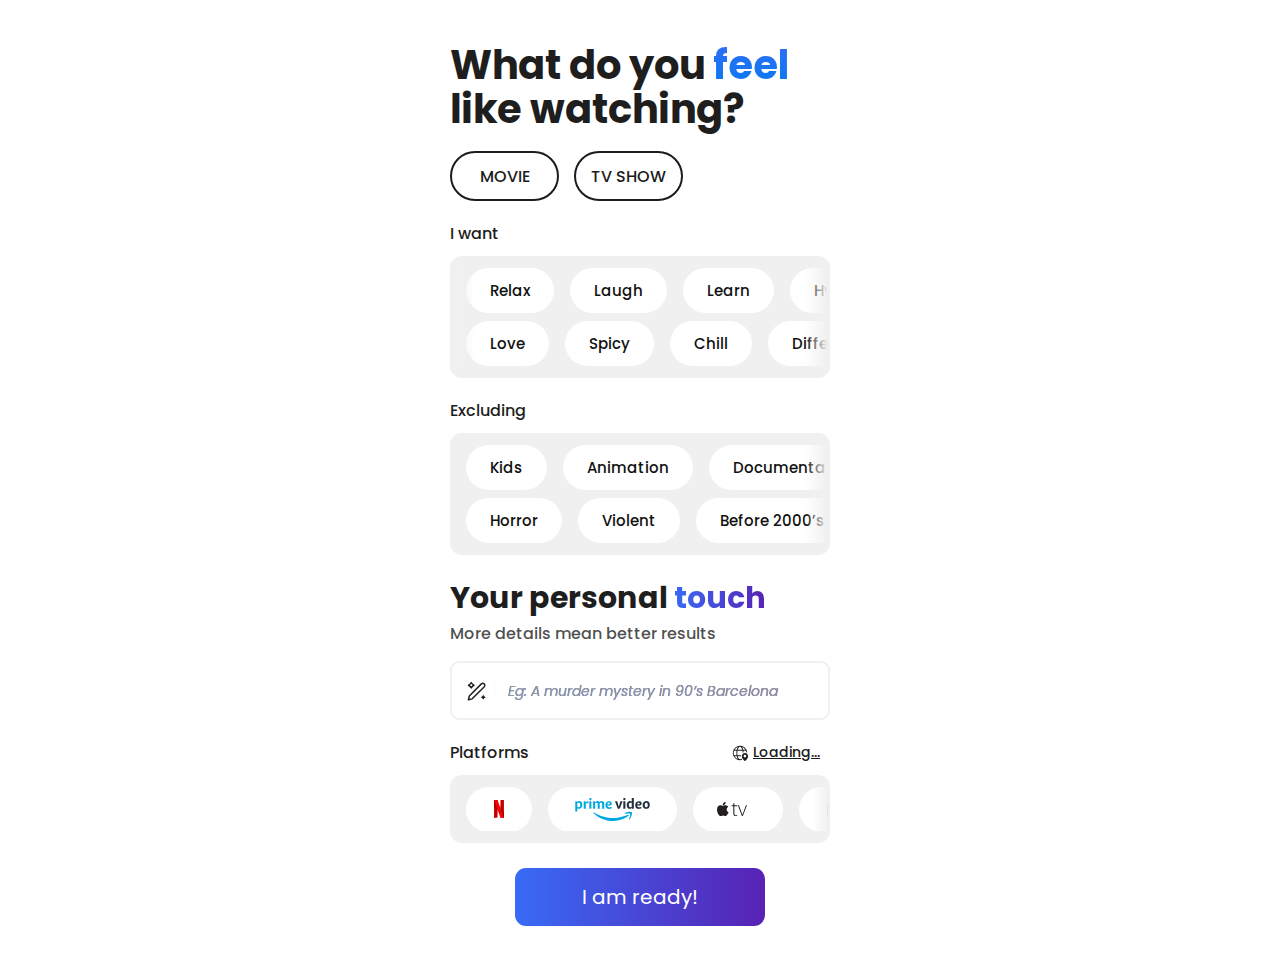
==== commit 964b3800: "new" ====
--- a/index.html
+++ b/index.html
@@ -29,7 +29,7 @@
             						<div class="formattagtext">MOVIE</div>
           					</div>
           					<div class="formattag">
-            						<div class="formattagtext">SERIES</div>
+            						<div class="formattagtext">TV SHOW</div>
           					</div>
         				</div>
         				<div class="fastmainbody">
--- a/index.css
+++ b/index.css
@@ -800,6 +800,7 @@
 }
 .header-results-fastmodetext {
     width: 342px;
+    height: 102px;
     position: relative;
     line-height: 107%;
     display: flex;
@@ -1047,7 +1048,26 @@
     flex-shrink: 0;
 }
 .results {
-    visibility: hidden; /* Keep the element in the DOM but make it invisible */
+    display: none; /* Hidden by default */
+    width: 100%;
+    position: relative;
+    background-color: #f0f0f0;
+    height: 100%;
+    overflow-y: auto;
+    /* Flexbox properties */
+    flex-direction: column;
+    align-items: center;
+    justify-content: flex-start;
+    text-align: left;
+    font-size: 30px;
+    color: #1c1c1d;
+    font-family: Poppins;
+}
+
+
+.results.visible {
+    display: flex; /* or block */
+    display: none;
     width: 100%;
     position: relative;
     background-color: #f0f0f0;
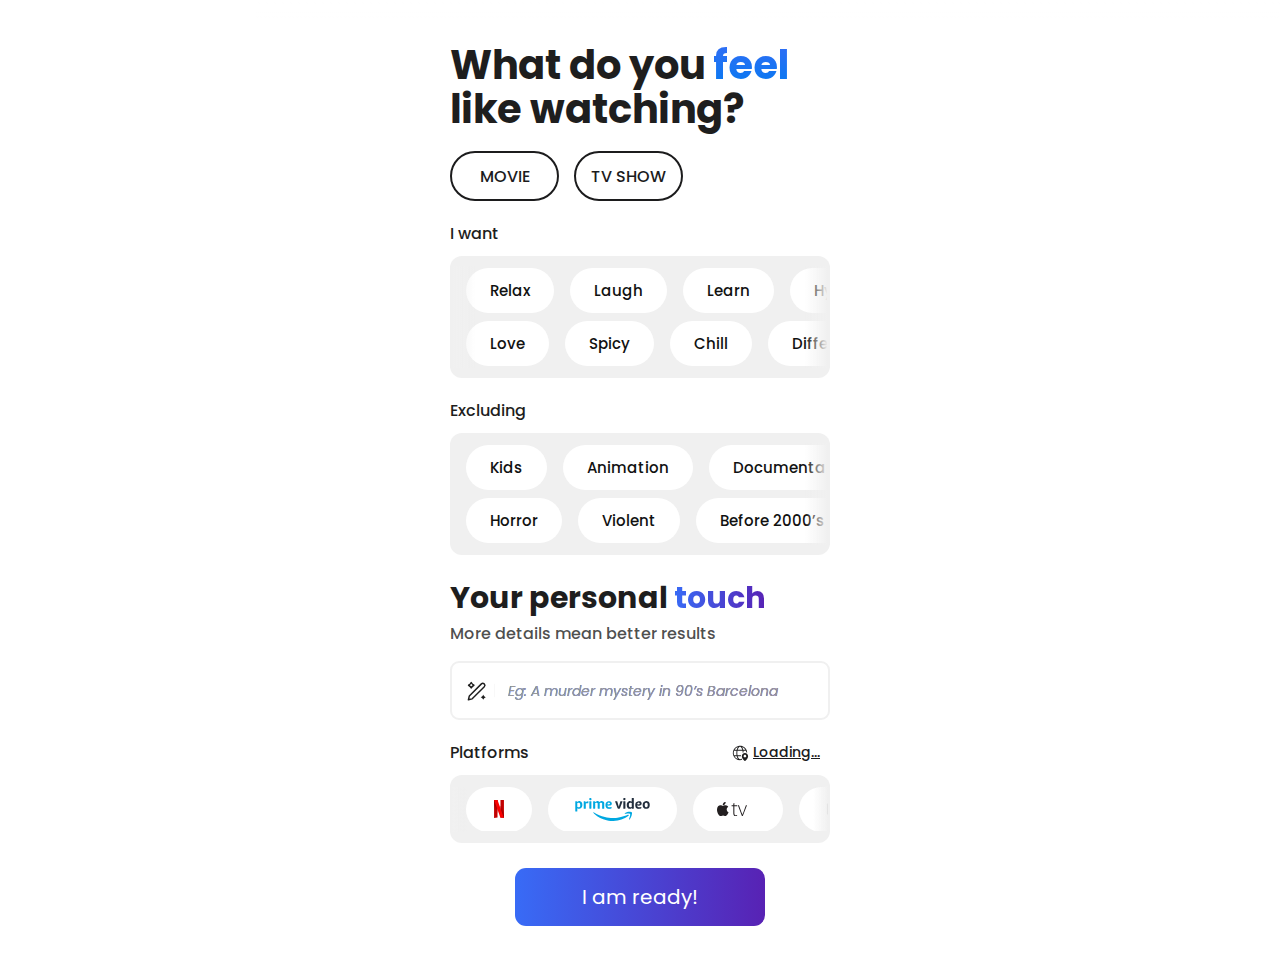
==== commit 548b4f7a: "Update index.html" ====
--- a/index.html
+++ b/index.html
@@ -267,7 +267,7 @@
             <div class="platformtext">
             <span class="rec1_platformtext">
             <b>PLATFORM:</b>
-            <span> Netflix, Prime. </span>
+            <span> - </span>
             </span>
             </div>
             </div>
@@ -324,16 +324,16 @@
             <div class="platformtext">
             <span class="rec2_platformtext">
             <b>PLATFORM:</b>
-            <span> AppleTV</span>
+            <span> - </span>
             </span>
             </div>
             </div>
             <div class="tags">
             <div class="descriptiontag">
-            <div class=".rec2_tagtext">Sports</div>
-            </div>
-            <div class="descriptiontag">
-            <div class=".rec2_tagtext2">Underdog story</div>
+            <div class="rec2_tagtext">Sports</div>
+            </div>
+            <div class="descriptiontag">
+            <div class="rec2_tagtext2">Underdog story</div>
             </div>
             </div>
             </div>
@@ -378,7 +378,7 @@
             <div class="platformtext">
             <span class="rec3_platformtext">
             <b>PLATFORM:</b>
-            <span> Netflix, Available in Amazon prime to rent or buy.</span>
+            <span> - </span>
             </span>
             </div>
             </div>
